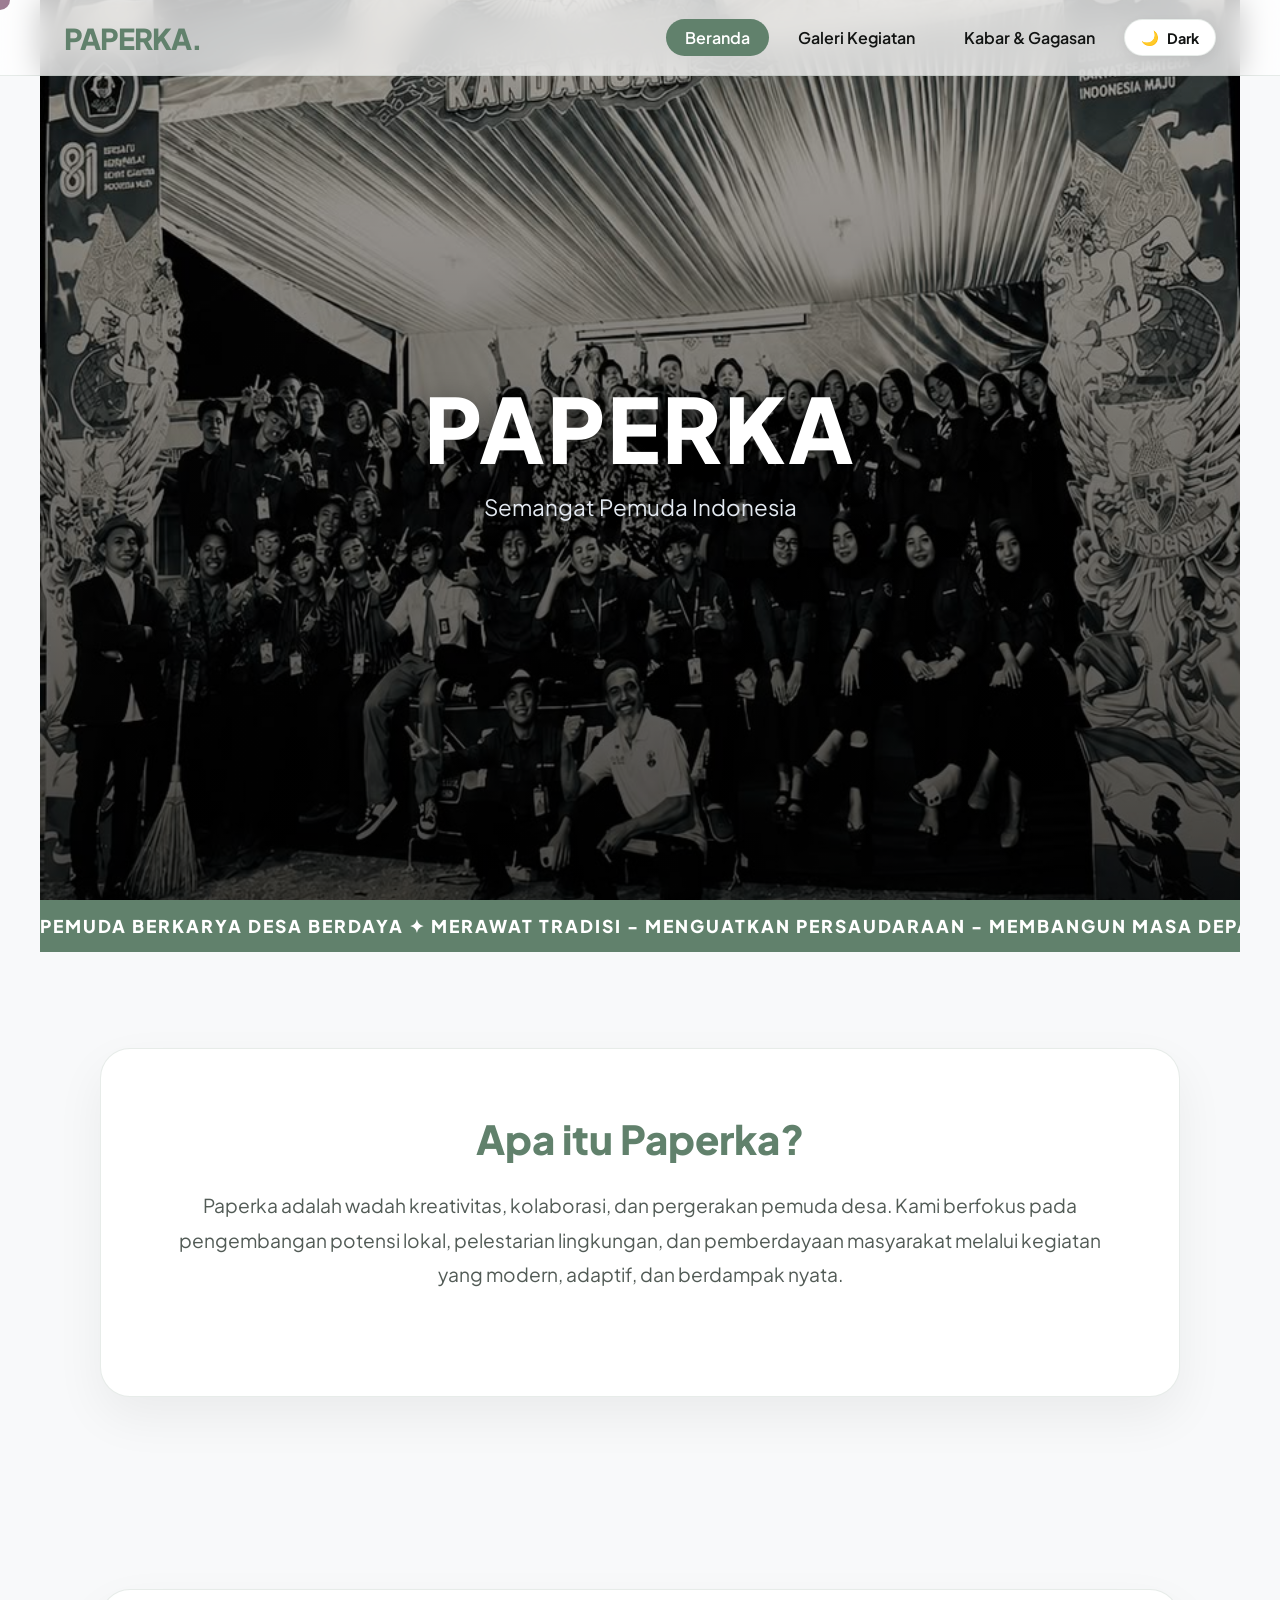
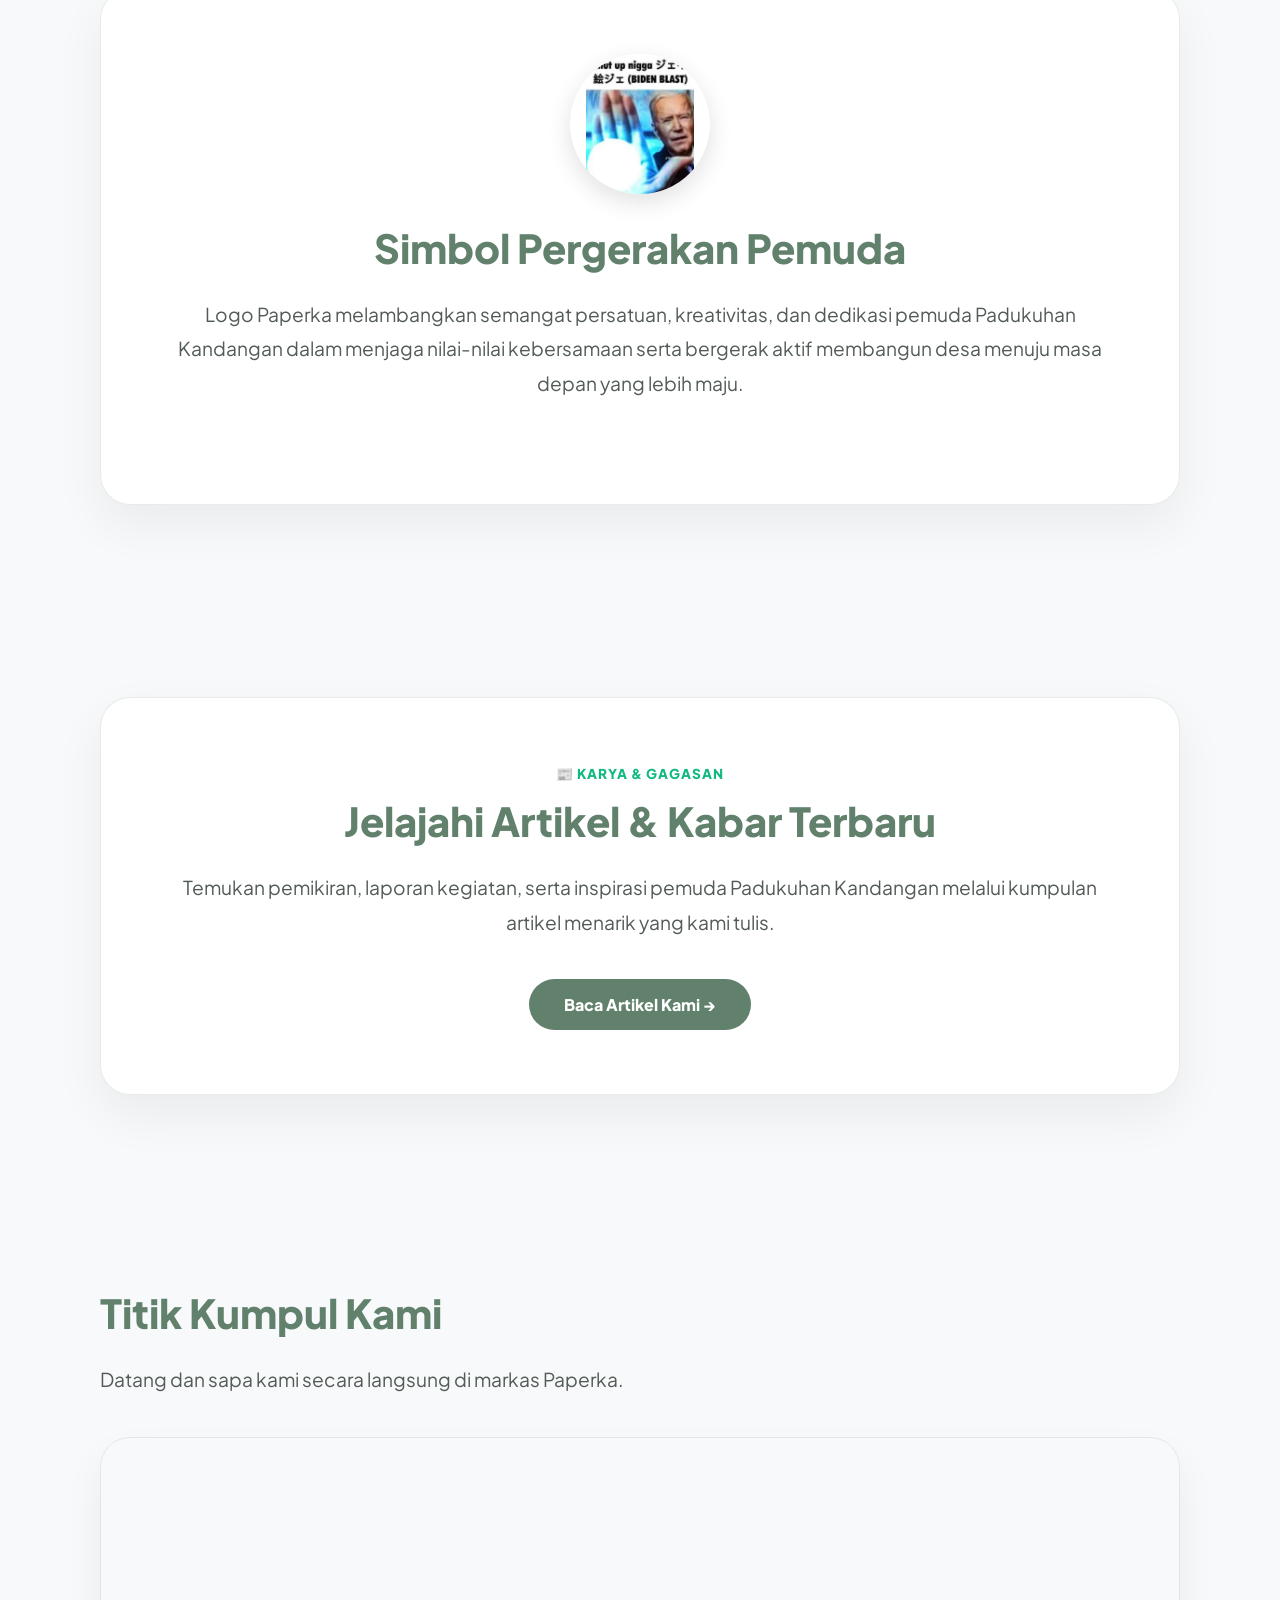
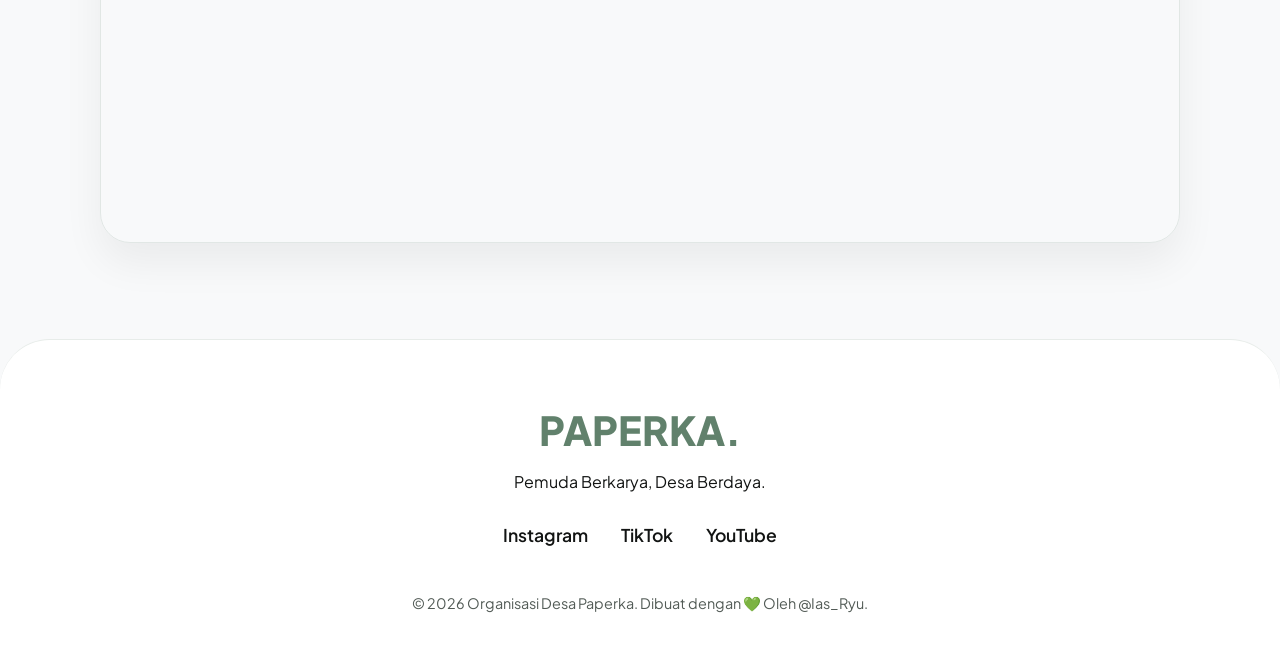
==== index.html @ a7c0354b "Update index.html" ====
<!DOCTYPE html>
<html lang="id">
<head>
    <meta charset="UTF-8">
    <meta name="description" content="Paperka adalah wadah kreativitas, kolaborasi, dan pergerakan pemuda desa Kandangan.">
    <meta property="og:title" content="Paperka Kandangan">
    <meta property="og:description" content="Wadah kreativitas, kolaborasi, dan pergerakan pemuda desa Kandangan.">
    <meta property="og:image" content="https://paperka.my.id/asset/bg.jpg">
    <meta property="og:type" content="website">
    <link rel="icon" type="image/png" href="asset/icon.png">

    <!-- Mengizinkan robot Google mengindeks halaman ini -->
    <meta name="robots" content="index, follow">
    <!-- Tautan resmi halaman -->
    <link rel="canonical" href="https://paperka.my.id/index.html">
    <meta name="viewport" content="width=device-width, initial-scale=1.0">
    <title>Beranda - Paperka</title>
    <!-- Koneksi ke CSS -->
    <link rel="stylesheet" href="style.css">
    <!-- Font -->
    <link href="https://fonts.googleapis.com/css2?family=Plus+Jakarta+Sans:wght@400;600;800;900&display=swap" rel="stylesheet">
    <!-- Script -->
    <script type="application/ld+json">
{
  "@context": "https://schema.org",
  "@type": "Organization",
  "name": "Paperka Kandangan",
  "alternateName": "Paperka Kandangan",
  "url": "https://paperka.my.id",
  "logo": "https://paperka.my.id/asset/icon.png",
  "description": "Wadah kreativitas, kolaborasi, dan pergerakan pemuda Desa Kandangan.",
  "address": {
    "@type": "PostalAddress",
    "addressLocality": "Kandangan",
    "addressCountry": "ID"
  },
  "sameAs": [
    "https://www.instagram.com/kandanganpaperka",
    "https://www.tiktok.com/@paperkakandangan",
    "https://youtube.com/@paperkakandangan"
  ]
}
    </script>
</head>
<body>

    <!-- Custom Cursor -->
    <div class="custom-cursor"></div>

    <!-- Navigasi -->
    <nav class="navbar">
        <div class="nav-container">
            <a href="index.html" class="logo">PAPERKA.</a>
            
            <div class="menu-toggle" id="mobile-menu" aria-label="Buka Menu Navigasi" role="button" tabindex="0">
                <span class="bar"></span>
                <span class="bar"></span>
                <span class="bar"></span>
            </div>

            <ul class="nav-menu">
                <li class="nav-logo-item">
                    <img src="asset/icon.png" alt="Logo Paperka" class="nav-menu-logo">
                </li>
                <li><a href="index.html" class="nav-links active hover-target">Beranda</a></li>
                <li><a href="dokumentasi.html" class="nav-links hover-target">Galeri Kegiatan</a></li>
                <li><a href="artikel.html" class="nav-links hover-target">Kabar & Gagasan</a></li>
                <!-- Tombol Switch Dark/Light Mode -->
                <li>
                    <button class="theme-toggle-btn hover-target" id="themeToggle" aria-label="Toggle Theme">
                        <span class="theme-icon">🌙</span>
                        <span class="theme-text">Dark</span>
                    </button>
                </li>
                <li class="nav-credit-item">
                    <span class="nav-credit-text">Made by @ias_Ryu</span>
                </li>
            </ul>
        </div>
    </nav>

    <!-- Overlay Backdrop (Efek Blur Belakang Navigasi) -->
    <div class="menu-overlay" id="menuOverlay"></div>

    <!-- Konten Utama -->
    <main>
        <!-- Hero Section Full Width -->
        <section class="hero hidden">
            <div class="hero-overlay"></div>
            <div class="hero-content">
                <h1 class="hero-title">PAPERKA</h1>
                <p class="hero-subtitle">Semangat Pemuda Indonesia</p>
            </div>
        </section>

        <!-- Marquee Running Text -->
        <div class="marquee-container">
            <div class="marquee-content">
                <span>PEMUDA BERKARYA DESA BERDAYA ✦ MERAWAT TRADISI - MENGUATKAN PERSAUDARAAN - MEMBANGUN MASA DEPAN ✦ PAPERKA KANDANGAN ✦ NYAWIJI LAN MIGUNANI TUMRAPING LIYAN ✦ </span>
                <span>PEMUDA BERKARYA DESA BERDAYA ✦ MERAWAT TRADISI - MENGUATKAN PERSAUDARAAN - MEMBANGUN MASA DEPAN ✦ PAPERKA KANDANGAN ✦ NYAWIJI LAN MIGUNANI TUMRAPING LIYAN ✦ </span>
            </div>
        </div>

        <!-- Section Tentang -->
        <section id="tentang" class="about hidden">
            <div class="about-card">
                <h2>Apa itu Paperka?</h2>
                <p>
                    Paperka adalah wadah kreativitas, kolaborasi, dan pergerakan pemuda desa. 
                    Kami berfokus pada pengembangan potensi lokal, pelestarian lingkungan, dan 
                    pemberdayaan masyarakat melalui kegiatan yang modern, adaptif, dan berdampak nyata.
                </p>
            </div>
        </section>

        <!-- Section Logo & Identitas Paperka -->
        <section id="identitas" class="about hidden">
            <div class="about-card logo-display-card">
                <div class="logo-wrapper">
                    <img src="asset/icon.png" alt="Logo Paperka Kandangan" class="paperka-main-logo hover-target">
                </div>
                <h2>Simbol Pergerakan Pemuda</h2>
                <p>
                    Logo Paperka melambangkan semangat persatuan, kreativitas, dan dedikasi pemuda Padukuhan Kandangan 
                    dalam menjaga nilai-nilai kebersamaan serta bergerak aktif membangun desa menuju masa depan yang lebih maju.
                </p>
            </div>
        </section>

        <!-- Section Ajakan Membaca Artikel (CTA) -->
        <section id="ajakan-artikel" class="about hidden">
            <div class="about-card article-cta-card">
                <span class="section-tag">📰 KARYA & GAGASAN</span>
                <h2>Jelajahi Artikel & Kabar Terbaru</h2>
                <p>
                    Temukan pemikiran, laporan kegiatan, serta inspirasi pemuda Padukuhan Kandangan 
                    melalui kumpulan artikel menarik yang kami tulis.
                </p>
                <a href="artikel.html" class="btn-primary hover-target">Baca Artikel Kami &rarr;</a>
            </div>
        </section>

        <!-- Section Lokasi Maps -->
        <section id="lokasi" class="location hidden">
            <h2>Titik Kumpul Kami</h2>
            <p>Datang dan sapa kami secara langsung di markas Paperka.</p>
            <div class="map-container hover-target">
                <iframe 
                    src="https://maps.google.com/maps?q=-7.743127,110.288868&z=16&output=embed" 
                    width="100%" height="400" style="border:0;" allowfullscreen="" loading="lazy">
                </iframe>
            </div>
        </section>
    </main>

    <!-- Footer -->
    <footer>
        <div class="footer-content">
            <h3>PAPERKA.</h3>
            <p>Pemuda Berkarya, Desa Berdaya.</p>
            <div class="social-links">
                <a href="https://www.instagram.com/kandanganpaperka" target="_blank" rel="noopener noreferrer" class="hover-target">Instagram</a>
                <a href="https://www.tiktok.com/@paperkakandangan" target="_blank" rel="noopener noreferrer" class="hover-target">TikTok</a>
                <a href="https://youtube.com/@paperkakandangan" target="_blank" rel="noopener noreferrer" class="hover-target">YouTube</a>
            </div>
        </div>
        <div class="footer-bottom">
            <p>&copy; 2026 Organisasi Desa Paperka. Dibuat dengan 💚 Oleh @Ias_Ryu.</p>
        </div>
    </footer>

    <!-- Tombol Back to Top -->
    <button id="backToTop" class="back-to-top hover-target" aria-label="Ke Atas">↑</button>

    <!-- Koneksi ke JavaScript -->
    <script src="script.js"></script>
</body>
</html>
---- style.css ----
/* ==========================================================================
   DAFTAR ISI (untuk memudahkan pencarian)
   1. Variabel Tema & System Reset
   2. Custom Cursor
   3. Navbar & Menu Mobile
   4. Halaman Beranda (Hero, Marquee, About/Location, Logo & CTA)
   5. Utilitas Umum (Animasi Scroll, Tombol Back to Top)
   6. Footer
   7. Halaman Dokumentasi (Grid Galeri & Lightbox)
   8. Halaman Artikel (Hero, Filter, Grid, Modal, Paginasi, Animasi)
   ========================================================================== */

/* --- VARIABEL TEMA & SYSTEM RESET --- */

:root {
    /* Mode Terang (Default) */
    --primary: #61816c;
    --primary-light: #7b9c86;
    --primary-dark: #4b6654;
    --bg-main: #f8f9fa;
    --bg-card: #ffffff;
    --bg-glass: rgba(255, 255, 255, 0.75);
    --bg-glass-drawer: rgba(255, 255, 255, 0.92); /* Background Menu Mobile Terang */
    --text-main: #121413;
    --text-muted: #525b56;
    --border-color: rgba(97, 129, 108, 0.15);
    --shadow-color: rgba(0, 0, 0, 0.06);
    --white: #ffffff;
    --black: #000000;
}

[data-theme="dark"] {
    /* Mode Gelap (Dark Mode) */
    --primary: #61816c;
    --primary-light: #89aa94;
    --primary-dark: #3e5546;
    --bg-main: #111312;
    --bg-card: #1a1d1b;
    --bg-glass: rgba(17, 19, 18, 0.8);
    --bg-glass-drawer: rgba(26, 29, 27, 0.92); /* Background Menu Mobile Gelap */
    --text-main: #f0f4f2;
    --text-muted: #a3b0a7;
    --border-color: rgba(97, 129, 108, 0.25);
    --shadow-color: rgba(0, 0, 0, 0.4);
}

* {
    margin: 0;
    padding: 0;
    box-sizing: border-box;
    font-family: 'Plus Jakarta Sans', sans-serif;
    cursor: none;
}

html {
    scroll-behavior: smooth;
}

body {
    background-color: var(--bg-main);
    color: var(--text-main);
    overflow-x: hidden;
    transition: background-color 0.4s ease, color 0.4s ease;
}

/* --- CUSTOM CURSOR --- */
.custom-cursor {
    position: fixed;
    top: 0;
    left: 0;
    width: 20px;
    height: 20px;
    background-color: var(--primary);
    border-radius: 50%;
    pointer-events: none;
    transform: translate(-50%, -50%);
    z-index: 9999;
    transition: width 0.3s, height 0.3s, background-color 0.3s, opacity 0.3s;
    mix-blend-mode: difference;
}

.custom-cursor.expand {
    width: 50px;
    height: 50px;
    background-color: rgba(255, 255, 255, 0.5);
    border: 2px solid var(--primary);
    mix-blend-mode: normal;
}


/* ==========================================================================
   3. NAVBAR & MENU MOBILE
   (Navbar desktop, panel menu mobile, overlay, dan logo di menu mobile
   dikelompokkan di sini agar semua yang berkaitan dengan navigasi mudah dicari)
   ========================================================================== */

/* --- NAVBAR GLASSMORPHISM --- */
.navbar {
    position: fixed;
    top: 0;
    width: 100%;
    background: var(--bg-glass);
    backdrop-filter: blur(15px);
    -webkit-backdrop-filter: blur(15px);
    z-index: 1005;
    border-bottom: 1px solid var(--border-color);
    transition: background 0.4s ease, border-color 0.4s ease;
}

.nav-container {
    display: flex;
    justify-content: space-between;
    align-items: center;
    padding: 1.2rem 5%;
    max-width: 1400px;
    margin: 0 auto;
}

.logo {
    font-size: 1.8rem;
    font-weight: 900;
    color: var(--primary);
    text-decoration: none;
    letter-spacing: -1px;
}

.nav-menu {
    display: flex;
    align-items: center;
    list-style: none;
    gap: 10px;
}

.nav-links {
    color: var(--text-main);
    text-decoration: none;
    padding: 0.5rem 1.2rem;
    font-weight: 600;
    border-radius: 30px;
    transition: all 0.3s ease;
}

.nav-links:hover, .nav-links.active {
    background-color: var(--primary);
    color: var(--white);
}

/* Tombol Toggle Theme */
.theme-toggle-btn {
    background: var(--bg-card);
    border: 1px solid var(--border-color);
    color: var(--text-main);
    padding: 8px 16px;
    border-radius: 30px;
    font-weight: 700;
    font-size: 0.9rem;
    display: flex;
    align-items: center;
    gap: 8px;
    transition: all 0.3s ease;
    box-shadow: 0 4px 12px var(--shadow-color);
}

.theme-toggle-btn:hover {
    border-color: var(--primary);
    transform: translateY(-2px);
}

.theme-icon {
    display: inline-block;
    transition: transform 0.4s cubic-bezier(0.175, 0.885, 0.32, 1.275);
}

.theme-toggle-btn:active {
    transform: scale(0.95);
}

.menu-toggle {
    display: none;
    flex-direction: column;
    gap: 5px;
}

.menu-toggle .bar {
    width: 30px;
    height: 3px;
    background: var(--primary);
    border-radius: 5px;
}

/* Catatan: blok responsif di bawah ini aslinya juga berisi penyesuaian
   .about-card untuk layar kecil (bukan hanya navbar/menu), tidak dipindah
   agar tidak mengubah/duplikasi kode dan berisiko error. */

/* --- RESPONSIVE MOBILE --- */
@media screen and (max-width: 768px) {
    .custom-cursor { display: none; }
    * { cursor: auto; }
    
    .menu-toggle { 
        display: flex; 
        z-index: 1005; 
    }
    
    /* Panel Menu Navigasi (Tengah Vertikal) */
    .nav-menu {
        position: fixed; 
        top: 0; 
        right: -100%; 
        width: 70%;
        min-width: 260px;
        max-width: 320px;
        height: 100vh;
        
        /* Glassmorphism Otomatis Mode Terang & Gelap */
        background: var(--bg-glass-drawer);
        backdrop-filter: blur(20px);
        -webkit-backdrop-filter: blur(20px);
        border-left: 1px solid var(--border-color);
        box-shadow: -15px 0 35px var(--shadow-color);

        /* Tata Letak Kembali ke Tengah Vertikal */
        display: flex;
        flex-direction: column; 
        justify-content: center; /* Posisikan menu di tengah vertikal */
        align-items: stretch;
        padding: 30px 24px;
        gap: 12px;               /* Jarak antar tombol menu */
        
        transition: right 0.4s cubic-bezier(0.16, 1, 0.3, 1);
        z-index: 1010 !important;
    }
    
    .nav-menu.active { 
        right: 0; 
    }

    .nav-menu li {
        width: 100%;
        list-style: none;
    }

    /* Styling Tombol Menu */
    .nav-links { 
        display: flex;
        align-items: center;
        justify-content: center; /* Teks berada di tengah tombol */
        font-size: 1.05rem; 
        font-weight: 600;
        color: var(--text-main);
        padding: 14px 20px;
        margin: 0;
        border-radius: 14px;
        border: 1px solid transparent;
        transition: all 0.3s ease;
        text-decoration: none;
    }

    /* Efek Hover & Aktif */
    .nav-links:hover, 
    .nav-links.active {
        background-color: var(--primary);
        color: var(--white);
        transform: scale(1.02);
        box-shadow: 0 4px 15px rgba(97, 129, 108, 0.3);
    }

    /* Tombol Switch Mode Terang/Gelap */
    .theme-toggle-btn {
        width: 100%;
        justify-content: center;
        padding: 12px;
        margin-top: 10px;
        border-radius: 14px;
    }

    .about-card { padding: 2rem; }
}

/* Mencegah latar belakang di-scroll saat menu setengah layar terbuka */
body.no-scroll {
    overflow: hidden !important;
    height: 100vh !important;
}

/* --- OVERLAY BLUR BACKDROP --- */
.menu-overlay {
    position: fixed;
    top: 0;
    left: 0;
    width: 100vw;
    height: 100vh;
    background: rgba(0, 0, 0, 0.4);
    backdrop-filter: blur(8px);
    -webkit-backdrop-filter: blur(8px);
    opacity: 0;
    visibility: hidden;
    transition: opacity 0.4s ease, visibility 0.4s ease;
    z-index: 1001;
}

.menu-overlay.active {
    opacity: 1;
    visibility: visible;
}

/* ==========================================
   STYLING LOGO DI ATAS MENU BERANDA
   ========================================== */
.nav-logo-item {
    display: flex;
    justify-content: center;
    align-items: center;
    width: 100%;
    padding-bottom: 10px;
}

.nav-menu-logo {
    width: 60px;          /* Ukuran lebar logo (sesuaikan keinginan) */
    height: 60px;         /* Ukuran tinggi logo */
    object-fit: contain;  /* Agar rasio gambar tidak melar */
    border-radius: 50%;   /* Membuat logo melingkar (hapus jika logo sudah transparan/persegi) */
    transition: transform 0.3s ease;
}

.nav-menu-logo:hover {
    transform: scale(1.1); /* Efek membesar halus saat di-hover */
}

@media (min-width: 769px) {
    .nav-logo-item {
        display: none; /* Sembunyikan logo menu di layar laptop jika hanya ingin muncul di menu HP */
    }
}

/* ==========================================
   STYLING TEKS CREDIT DI NAVIGASI (SUBTLE)
   ========================================== */
.nav-credit-item {
    margin-top: auto;      /* Mendorong teks ke dasar menu (jika flexbox aktif) */
    padding: 20px 0 10px;
    text-align: center;
    width: 100%;
}

.nav-credit-text {
    font-size: 0.75rem;    /* Ukuran teks kecil */
    opacity: 0.4;          /* Dibuat agak samar agar tidak mencolok */
    letter-spacing: 0.5px;
    font-weight: 400;
    transition: opacity 0.3s ease;
}

/* Sedikit memperjelas teks saat kursor diarahkan ke atasnya */
.nav-credit-text:hover {
    opacity: 0.8;
}

/* Sembunyikan kredit di tampilan layar laptop/desktop (hanya tampil di menu HP) */
@media (min-width: 769px) {
    .nav-credit-item {
        display: none;
    }
}


/* ==========================================================================
   4. HALAMAN BERANDA
   (Hero, running text/marquee, section About & Location, serta logo/CTA
   tambahan di beranda)
   ========================================================================== */

/* --- HERO SECTION --- */
.hero {
    position: relative;
    width: 100%;
    height: 100vh;
    background-image: url('asset/bg.jpg');
    background-size: cover;
    background-position: center;
    display: flex;
    justify-content: center;
    align-items: center; 
}

.hero-overlay {
    position: absolute;
    top: 0; left: 0; right: 0; bottom: 0;
    background: linear-gradient(to bottom, rgba(0,0,0,0.3) 0%, rgba(0,0,0,0.7) 100%);
    z-index: 1;
}

.hero-content {
    position: relative;
    z-index: 2;
    text-align: center;
    padding: 0 20px;
}

.hero-title {
    font-size: clamp(2.5rem, 7vw, 6rem); 
    font-weight: 900;
    color: var(--white);
    letter-spacing: 2px;
    text-shadow: 0 10px 30px rgba(0,0,0,0.6);
    line-height: 1.1;
}

.hero-subtitle {
    color: #e2e8f0;
    font-size: clamp(1rem, 2vw, 1.4rem);
    margin-top: 15px;
    font-weight: 400;
    text-shadow: 0 4px 10px rgba(0,0,0,0.5);
}

/* --- RUNNING TEXT MARQUEE --- */
.marquee-container {
    background: var(--primary);
    color: var(--white);
    padding: 15px 0;
    overflow: hidden;
    white-space: nowrap;
    display: flex;
    font-weight: 800;
    letter-spacing: 2px;
    font-size: 1.1rem;
}

.marquee-content {
    display: flex;
    animation: marquee 20s linear infinite;
}

.marquee-content span {
    padding-right: 50px;
}

@keyframes marquee {
    0% { transform: translateX(0); }
    100% { transform: translateX(-50%); }
}

/* --- MAIN SECTIONS --- */
main {
    max-width: 1200px;
    margin: 0 auto;
    overflow: hidden;
}

.about, .location {
    padding: 6rem 5%;
}

.about-card {
    background: var(--bg-card);
    border: 1px solid var(--border-color);
    padding: 4rem;
    border-radius: 30px;
    text-align: center;
    box-shadow: 0 20px 50px var(--shadow-color);
    transition: background-color 0.4s ease, border-color 0.4s ease;
}

.about-card h2, .location h2 {
    font-size: 2.5rem;
    color: var(--primary);
    margin-bottom: 1.5rem;
    font-weight: 800;
}

.about-card p, .location p {
    font-size: 1.2rem;
    line-height: 1.8;
    color: var(--text-muted);
    margin-bottom: 2.5rem;
}

.btn-primary {
    background: var(--primary);
    color: var(--white);
    padding: 15px 35px;
    border-radius: 50px;
    text-decoration: none;
    font-weight: 800;
    display: inline-block;
    transition: all 0.3s;
}

.btn-primary:hover {
    background: var(--primary-light);
    transform: translateY(-5px);
    box-shadow: 0 15px 25px rgba(97, 129, 108, 0.4);
}

.map-container {
    border-radius: 30px;
    overflow: hidden;
    border: 1px solid var(--border-color);
    box-shadow: 0 20px 40px var(--shadow-color);
}

/* Style Tambahan Logo & CTA Artikel di Homepage */
.paperka-main-logo {
    width: 140px;
    height: 140px;
    object-fit: contain;
    border-radius: 50%;
    margin-bottom: 1.5rem;
    box-shadow: 0 8px 24px rgba(0, 0, 0, 0.12);
    transition: transform 0.3s ease;
}

.paperka-main-logo:hover {
    transform: scale(1.08) rotate(3deg);
}

.section-tag {
    display: inline-block;
    font-size: 0.85rem;
    font-weight: 800;
    letter-spacing: 1px;
    color: var(--primary-color, #10b981);
    margin-bottom: 0.8rem;
}


/* ==========================================================================
   5. UTILITAS UMUM
   (Animasi reveal saat scroll & tombol Back to Top, dipakai di berbagai halaman)
   ========================================================================== */

/* --- ANIMASI SCROLL --- */
.hidden {
    opacity: 0;
    transform: translateY(40px);
    transition: all 0.8s cubic-bezier(0.5, 0, 0, 1);
}

.show {
    opacity: 1;
    transform: translateY(0);
}

/* --- BACK TO TOP BUTTON --- */
.back-to-top {
    position: fixed;
    bottom: 30px;
    right: 30px;
    width: 45px;
    height: 45px;
    background: var(--primary);
    color: var(--white);
    border: none;
    border-radius: 50%;
    font-size: 1.2rem;
    font-weight: bold;
    display: flex;
    align-items: center;
    justify-content: center;
    box-shadow: 0 10px 20px var(--shadow-color);
    opacity: 0;
    visibility: hidden;
    transform: translateY(20px);
    transition: all 0.3s ease;
    z-index: 999;
}

.back-to-top.show {
    opacity: 1;
    visibility: visible;
    transform: translateY(0);
}

.back-to-top:hover {
    background: var(--primary-light);
    transform: translateY(-5px);
}


/* ==========================================================================
   6. FOOTER
   ========================================================================== */

/* --- FOOTER --- */
footer {
    background: var(--bg-card);
    border-top: 1px solid var(--border-color);
    color: var(--text-main);
    text-align: center;
    padding: 4rem 5% 2rem;
    border-top-left-radius: 50px;
    border-top-right-radius: 50px;
}

.footer-content h3 { font-size: 2.5rem; margin-bottom: 1rem; font-weight: 900; color: var(--primary); }
.social-links { margin: 2rem 0; }
.social-links a { color: var(--text-main); text-decoration: none; margin: 0 15px; font-weight: 600; font-size: 1.1rem; transition: color 0.3s; }
.social-links a:hover { color: var(--primary); }
.footer-bottom { margin-top: 3rem; font-size: 0.9rem; color: var(--text-muted); }


/* ==========================================================================
   7. HALAMAN DOKUMENTASI
   (Grid galeri dokumentasi & lightbox modal untuk memperbesar gambar)
   ========================================================================== */

/*-----------------------------------------------------------*/
/* --- DOKUMENTASI PAGE GRID --- */
.page-content {
    padding-top: 120px; 
    min-height: 80vh;
    padding-bottom: 5rem;
}

.page-header {
    text-align: center;
    margin-bottom: 4rem;
}

.page-title {
    font-size: clamp(2.5rem, 5vw, 4rem);
    color: var(--text-main);
    font-weight: 900;
}

.page-title span { color: var(--primary); }

.page-header p {
    font-size: 1.2rem;
    color: var(--text-muted);
    margin-top: 10px;
}

.gallery-grid {
    display: grid;
    grid-template-columns: repeat(auto-fit, minmax(300px, 1fr));
    gap: 25px;
    padding: 0 5%;
}

.gallery-item {
    position: relative;
    border-radius: 25px;
    overflow: hidden;
    box-shadow: 0 15px 30px var(--shadow-color);
    height: 350px;
    border: 1px solid var(--border-color);
}

.gallery-item img {
    width: 100%;
    height: 100%;
    object-fit: cover;
    transition: transform 0.6s cubic-bezier(0.25, 1, 0.5, 1);
}

.gallery-overlay {
    position: absolute;
    bottom: -100%;
    left: 0;
    width: 100%;
    height: 50%;
    background: linear-gradient(to top, var(--black), transparent);
    color: var(--white);
    display: flex;
    flex-direction: column;
    justify-content: flex-end;
    padding: 25px;
    transition: bottom 0.4s ease-in-out;
}

.gallery-overlay h3 { font-size: 1.5rem; margin-bottom: 5px; }
.gallery-overlay p { font-size: 0.9rem; opacity: 0.9; }

.gallery-item:hover img { transform: scale(1.1); }
.gallery-item:hover .gallery-overlay { bottom: 0; }

/* --- LIGHTBOX MODAL (DOKUMENTASI) --- */
.lightbox {
    position: fixed;
    top: 0;
    left: 0;
    width: 100%;
    height: 100%;
    background: rgba(0, 0, 0, 0.85);
    backdrop-filter: blur(8px);
    display: flex;
    flex-direction: column;
    align-items: center;
    justify-content: center;
    z-index: 10000;
    opacity: 0;
    pointer-events: none;
    transition: opacity 0.3s ease;
}

.lightbox.active {
    opacity: 1;
    pointer-events: auto;
}

.lightbox-content {
    max-width: 85%;
    max-height: 75vh;
    border-radius: 15px;
    box-shadow: 0 20px 40px rgba(0,0,0,0.5);
    transform: scale(0.9);
    transition: transform 0.3s ease;
}

.lightbox.active .lightbox-content {
    transform: scale(1);
}

.lightbox-caption {
    color: #ffffff;
    margin-top: 15px;
    text-align: center;
    font-size: 1.1rem;
    line-height: 1.5;
}

.lightbox-close {
    position: absolute;
    top: 25px;
    right: 35px;
    color: #ffffff;
    font-size: 2.5rem;
    font-weight: bold;
    cursor: pointer;
    transition: color 0.2s;
}

.lightbox-close:hover {
    color: var(--primary-light);
}


/* ==========================================================================
   8. HALAMAN ARTIKEL
   (Hero artikel, box pencarian & filter, grid & kartu artikel, modal reader,
   penyesuaian responsif, paginasi, dan animasi fade-in kartu)
   ========================================================================== */

/* ==========================================================================
   HALAMAN ARTIKEL (HERO, SEARCH FILTER, GRID & MODAL READER)
   ========================================================================== */

/* --- 1. Hero Section Artikel --- */
.article-hero {
    padding: 140px 20px 60px;
    background: linear-gradient(135deg, rgba(17, 19, 18, 0.92), rgba(26, 29, 27, 0.88)), 
                url('asset/icon.png') center/cover no-repeat;
    text-align: center;
    color: var(--white);
    border-bottom: 1px solid var(--border-color);
}

.article-hero .hero-content {
    max-width: 800px;
    margin: 0 auto;
}

.badge {
    display: inline-block;
    padding: 6px 18px;
    background: rgba(97, 129, 108, 0.25);
    color: var(--primary-light);
    border: 1px solid var(--border-color);
    border-radius: 50px;
    font-size: 0.85rem;
    font-weight: 700;
    margin-bottom: 18px;
    letter-spacing: 0.5px;
}

.article-hero h1 {
    font-size: clamp(2rem, 4vw, 3rem);
    font-weight: 900;
    margin-bottom: 14px;
    line-height: 1.25;
    color: var(--white);
}

.article-hero p {
    font-size: 1.1rem;
    color: #d0d7d3;
    margin-bottom: 32px;
}

/* --- 2. Box Pencarian & Filter Kategori --- */
.search-filter-box {
    display: flex;
    flex-direction: column;
    gap: 16px;
    align-items: center;
    max-width: 650px;
    margin: 0 auto;
}

.search-input {
    width: 100%;
    padding: 14px 22px;
    border-radius: 12px;
    border: 1px solid var(--border-color);
    background: var(--bg-glass);
    backdrop-filter: blur(10px);
    color: var(--white);
    font-size: 0.95rem;
    font-family: inherit;
    outline: none;
    transition: all 0.3s ease;
}

.search-input::placeholder {
    color: #a3b0a7;
}

.search-input:focus {
    border-color: var(--primary);
    box-shadow: 0 0 18px rgba(97, 129, 108, 0.4);
}

.category-buttons {
    display: flex;
    gap: 10px;
    flex-wrap: wrap;
    justify-content: center;
}

.filter-btn {
    padding: 9px 20px;
    border-radius: 30px;
    border: 1px solid var(--border-color);
    background: rgba(255, 255, 255, 0.1);
    color: var(--white);
    font-size: 0.9rem;
    font-weight: 600;
    font-family: inherit;
    transition: all 0.3s ease;
}

.filter-btn:hover,
.filter-btn.active {
    background: var(--primary);
    color: var(--white);
    border-color: var(--primary);
    box-shadow: 0 4px 14px rgba(97, 129, 108, 0.35);
}

/* --- 3. Layout Grid & Kartu Artikel --- */
.article-container {
    max-width: 1200px;
    margin: 50px auto;
    padding: 0 5%;
}

.featured-article {
    margin-bottom: 45px;
}

.article-card {
    background: var(--bg-card);
    border-radius: 20px;
    overflow: hidden;
    border: 1px solid var(--border-color);
    box-shadow: 0 10px 30px var(--shadow-color);
    display: flex;
    flex-direction: column;
    transition: transform 0.3s ease, box-shadow 0.3s ease, border-color 0.3s ease, background-color 0.4s ease;
}

.article-card:hover {
    transform: translateY(-6px);
    box-shadow: 0 18px 40px var(--shadow-color);
    border-color: var(--primary);
}

.article-card.featured {
    display: grid;
    grid-template-columns: 1.2fr 1fr;
    border-radius: 25px;
}

.article-grid {
    display: grid;
    grid-template-columns: repeat(auto-fill, minmax(300px, 1fr));
    gap: 30px;
}

.article-container,
.article-grid {
    min-height: 500px; /* Menjaga tinggi area artikel agar tidak runtuh saat halaman berpindah */
}

/* --- 4. Detail Komponen Dalam Kartu --- */
.card-image {
    position: relative;
    width: 100%;
    height: 220px;
    overflow: hidden;
}

.article-card.featured .card-image {
    height: 100%;
    min-height: 320px;
}

.card-image img {
    width: 100%;
    height: 100%;
    object-fit: cover;
    transition: transform 0.5s ease;
}

.article-card:hover .card-image img {
    transform: scale(1.06);
}

.category-tag {
    position: absolute;
    top: 15px;
    left: 15px;
    background: rgba(17, 19, 18, 0.85);
    color: var(--white);
    padding: 6px 14px;
    border-radius: 30px;
    font-size: 0.78rem;
    font-weight: 700;
    backdrop-filter: blur(4px);
    letter-spacing: 0.3px;
}

.card-body {
    padding: 24px;
    display: flex;
    flex-direction: column;
    flex-grow: 1;
}

.article-meta {
    display: flex;
    gap: 15px;
    font-size: 0.85rem;
    color: var(--text-muted);
    margin-bottom: 12px;
}

.card-body h2, 
.card-body h3 {
    color: var(--text-main);
    font-weight: 800;
    line-height: 1.35;
    margin-bottom: 12px;
}

.card-body h2 { font-size: 1.5rem; }
.card-body h3 { font-size: 1.2rem; }

.excerpt {
    color: var(--text-muted);
    font-size: 0.95rem;
    line-height: 1.6;
    margin-bottom: 22px;
    flex-grow: 1;
}

.btn-read-more {
    align-self: flex-start;
    padding: 10px 22px;
    background: transparent;
    color: var(--primary);
    border: 1px solid var(--border-color);
    border-radius: 30px;
    font-weight: 700;
    font-size: 0.88rem;
    font-family: inherit;
    transition: all 0.3s ease;
}

.btn-read-more:hover {
    background: var(--primary);
    color: var(--white);
    border-color: var(--primary);
    box-shadow: 0 4px 14px rgba(97, 129, 108, 0.35);
}

/* --- 5. Modal Reader (Jendela Baca) --- */
.article-modal {
    position: fixed;
    top: 0;
    left: 0;
    width: 100%;
    height: 100%;
    z-index: 9999;
    display: flex;
    align-items: center;
    justify-content: center;
    opacity: 0;
    pointer-events: none;
    transition: opacity 0.3s ease;
}

.article-modal.active {
    opacity: 1;
    pointer-events: auto;
}

.modal-overlay {
    position: absolute;
    width: 100%;
    height: 100%;
    background: rgba(0, 0, 0, 0.75);
    backdrop-filter: blur(8px);
}

.modal-content {
    position: relative;
    background: var(--bg-card);
    color: var(--text-main);
    width: 90%;
    max-width: 800px;
    max-height: 85vh;
    border-radius: 25px;
    overflow-y: auto;
    padding: 40px;
    z-index: 10;
    border: 1px solid var(--border-color);
    box-shadow: 0 25px 50px var(--shadow-color);
    transform: translateY(20px);
    transition: transform 0.3s ease, background-color 0.4s ease;
}

.article-modal.active .modal-content {
    transform: translateY(0);
}

.modal-close {
    position: absolute;
    top: 20px;
    right: 20px;
    background: var(--bg-main);
    border: 1px solid var(--border-color);
    font-size: 1.6rem;
    width: 40px;
    height: 40px;
    border-radius: 50%;
    color: var(--text-main);
    display: flex;
    align-items: center;
    justify-content: center;
    transition: all 0.2s ease;
}

.modal-close:hover {
    background: var(--primary);
    color: var(--white);
    transform: rotate(90deg);
}

.modal-body {
    color: var(--text-main);
    line-height: 1.8;
    font-size: 1.05rem;
}

.modal-body h1 {
    font-size: 2rem;
    color: var(--text-main);
    margin-bottom: 15px;
    line-height: 1.3;
    font-weight: 800;
}

.modal-body .modal-hero-img {
    width: 100%;
    max-height: 380px;
    object-fit: cover;
    border-radius: 18px;
    margin: 20px 0 25px;
    border: 1px solid var(--border-color);
}

.modal-body p {
    margin-bottom: 18px;
    color: var(--text-muted);
}

.modal-body blockquote {
    border-left: 4px solid var(--primary);
    padding: 16px 20px;
    margin: 22px 0;
    font-style: italic;
    color: var(--text-main);
    background: var(--bg-main);
    border-radius: 0 12px 12px 0;
}

/* Styling gambar yang berada di dalam paragraf modal */
.article-full-text img {
    width: 100%;
    max-height: 380px;
    object-fit: cover;
    border-radius: 14px;
    margin: 20px 0;
    border: 1px solid var(--border-color);
    box-shadow: 0 6px 18px var(--shadow-color);
}

/* --- 6. Penyesuaian Responsif Layar Kecil (HP) --- */
@media screen and (max-width: 768px) {
    .article-hero {
        padding: 110px 15px 40px;
    }

    .article-card.featured {
        grid-template-columns: 1fr;
    }

    .article-card.featured .card-image {
        height: 220px;
    }

    .modal-content {
        padding: 25px 20px;
        width: 92%;
    }

    .modal-body h1 {
        font-size: 1.5rem;
    }
}

/* ==========================================================================
   PAGINASI ARTIKEL
   ========================================================================== */
.pagination {
    display: flex;
    justify-content: center;
    align-items: center;
    gap: 10px;
    margin: 40px auto 20px;
    padding: 0 20px;
    flex-wrap: wrap;
}

.page-btn {
    padding: 10px 18px;
    border-radius: 12px;
    border: 1px solid var(--border-color);
    background: var(--bg-card);
    color: var(--text-main);
    font-weight: 700;
    font-size: 0.9rem;
    font-family: inherit;
    transition: all 0.3s ease;
}

.page-btn:hover {
    border-color: var(--primary);
    color: var(--primary);
    transform: translateY(-2px);
}

.page-btn.active {
    background: var(--primary);
    color: var(--white);
    border-color: var(--primary);
    box-shadow: 0 4px 14px rgba(97, 129, 108, 0.35);
}

.page-btn:disabled {
    opacity: 0.4;
    cursor: not-allowed;
    transform: none;
}

/* Animasi Fade In Artikel */
.article-card.fade-in {
    animation: fadeIn 0.4s ease-in-out forwards;
}

/* Animasi Fade In untuk Galeri Dokumentasi */
.gallery-item.fade-in {
    animation: fadeIn 0.4s ease-in-out forwards;
}

@keyframes fadeIn {
    from {
        opacity: 0;
        transform: translateY(12px);
    }
    to {
        opacity: 1;
        transform: translateY(0);
    }
    }
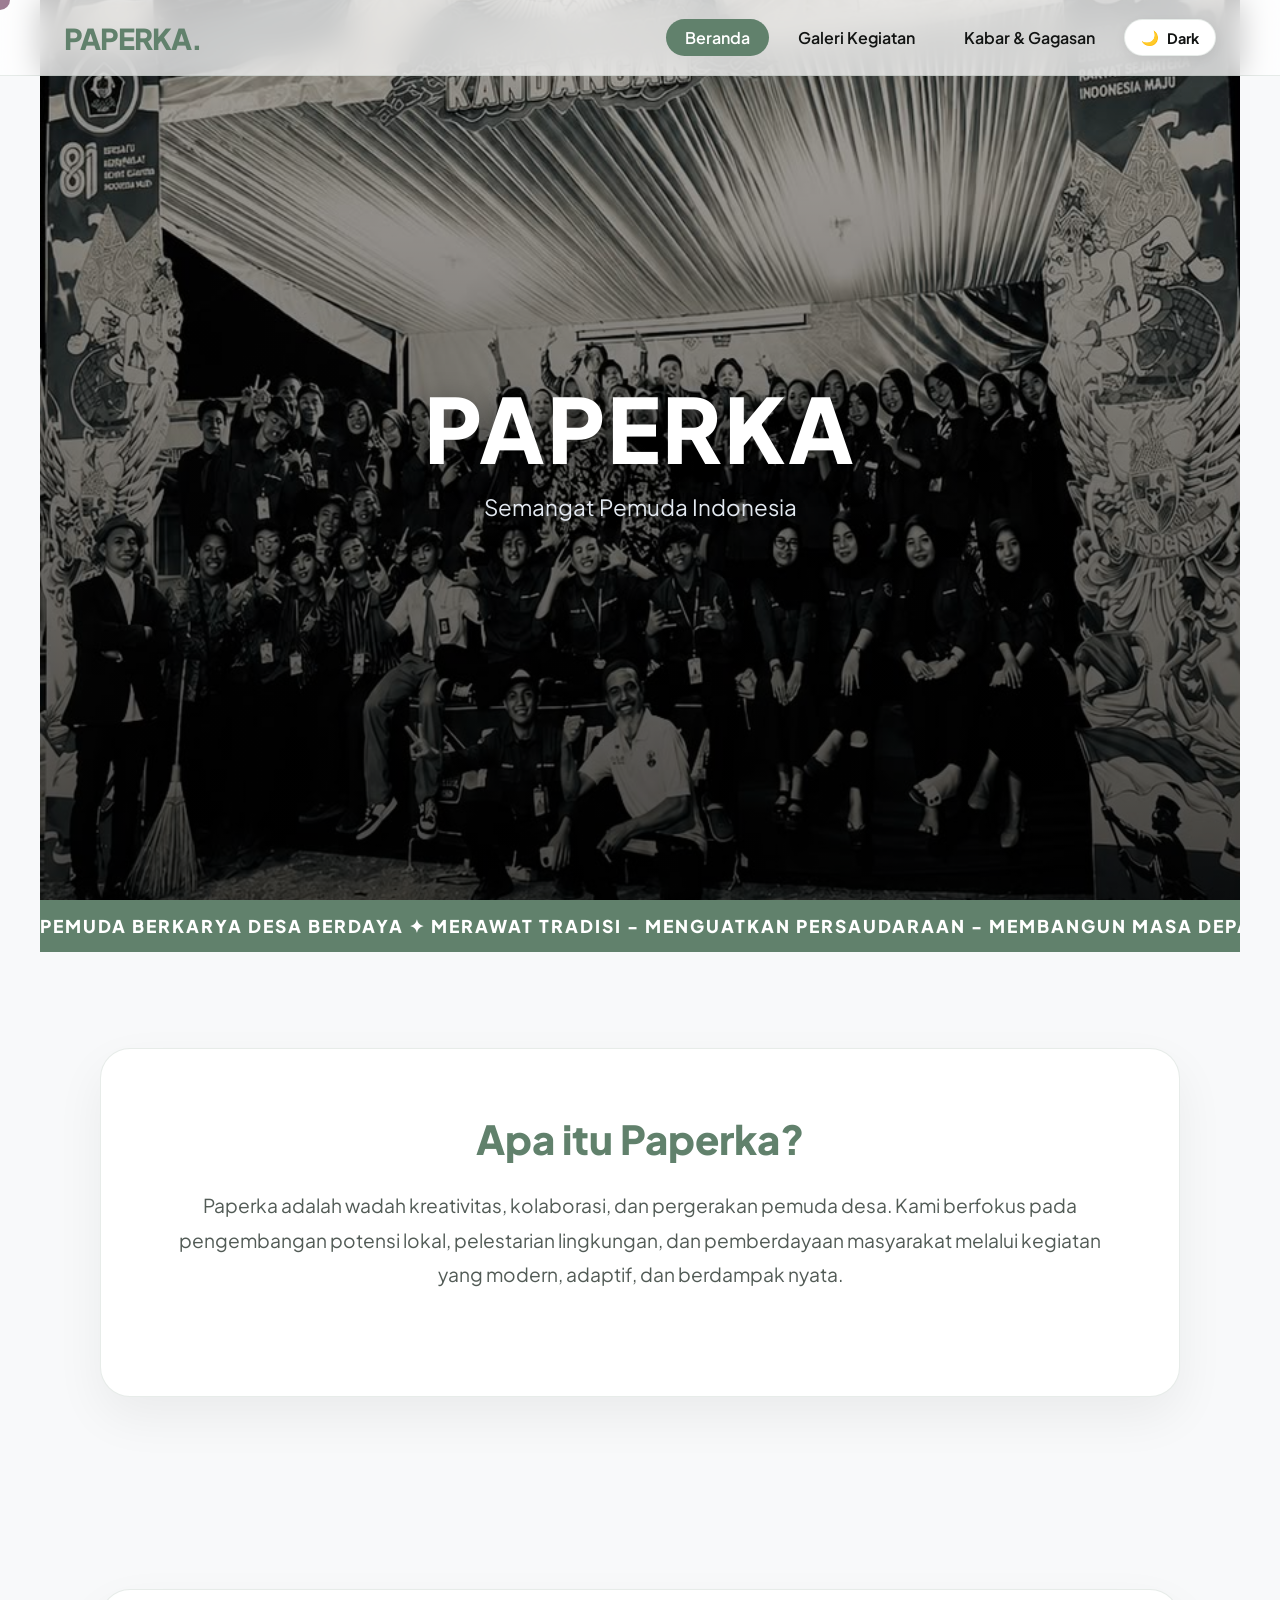
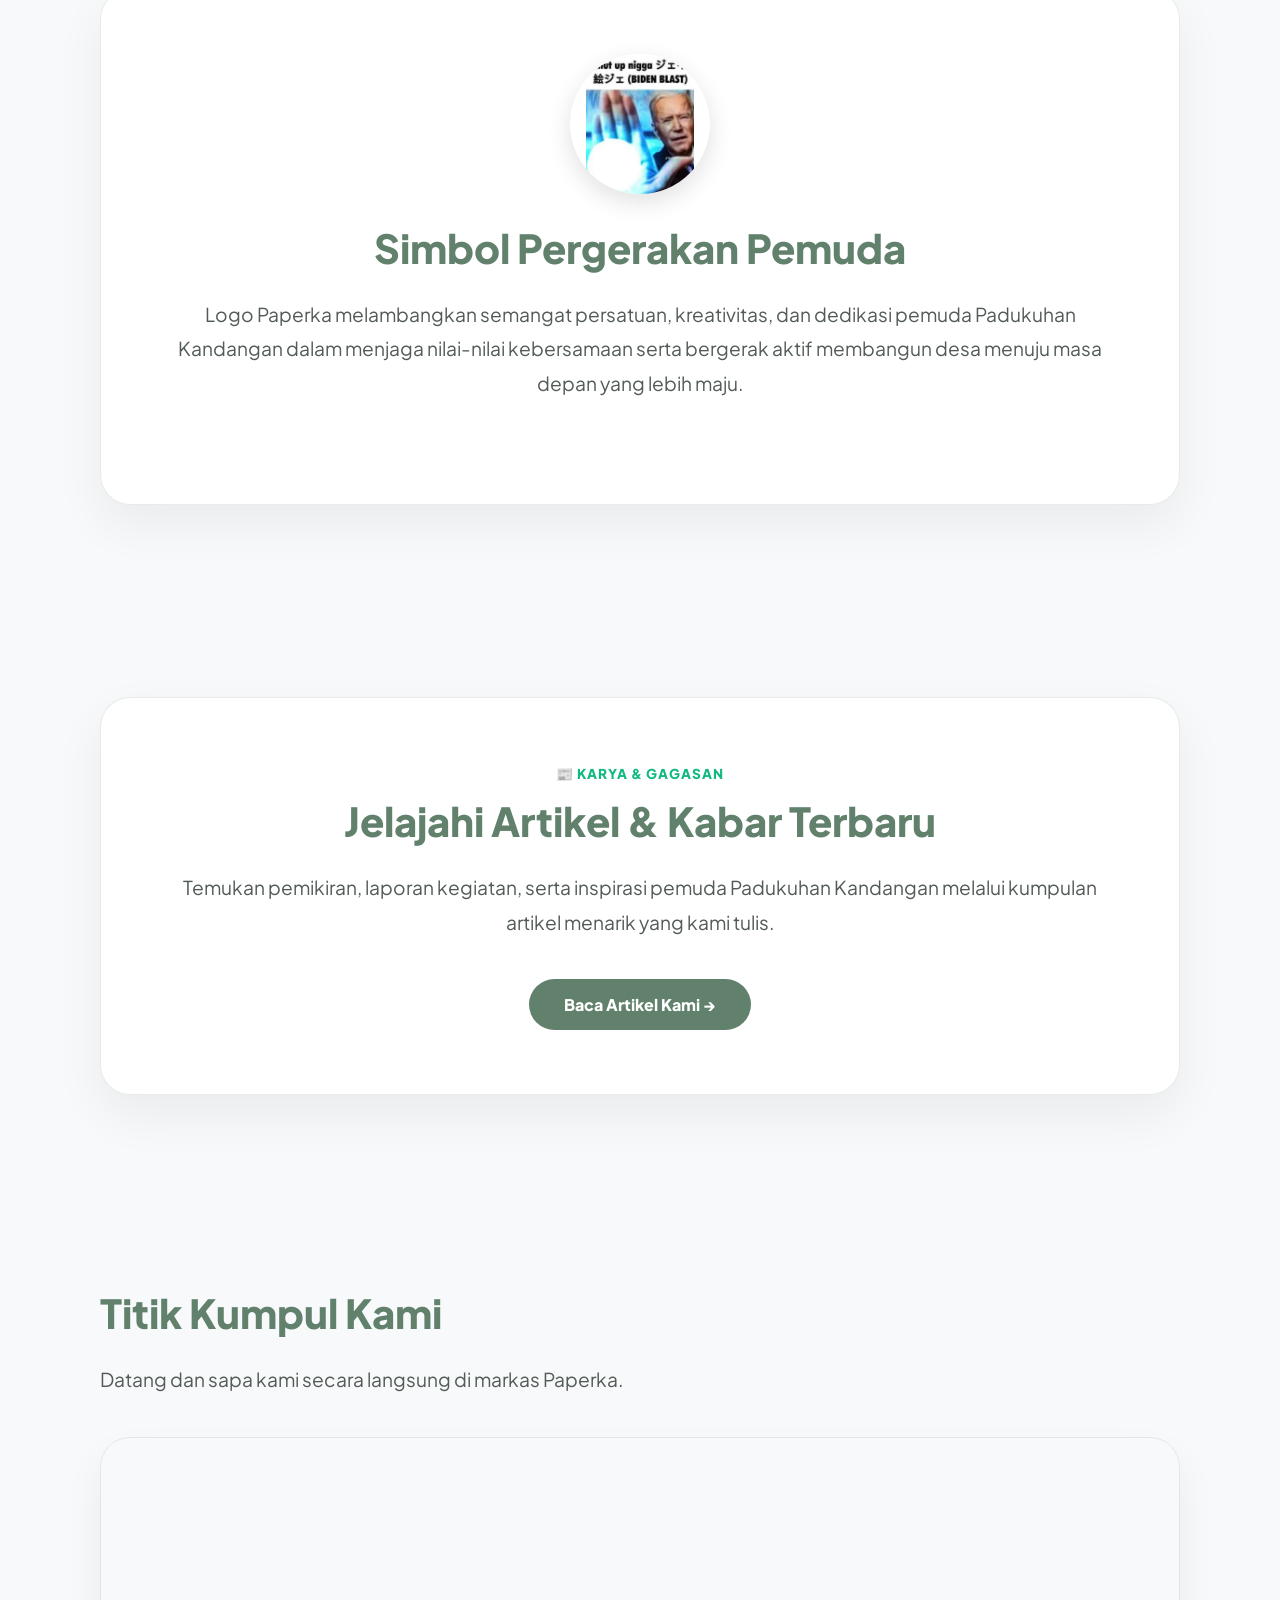
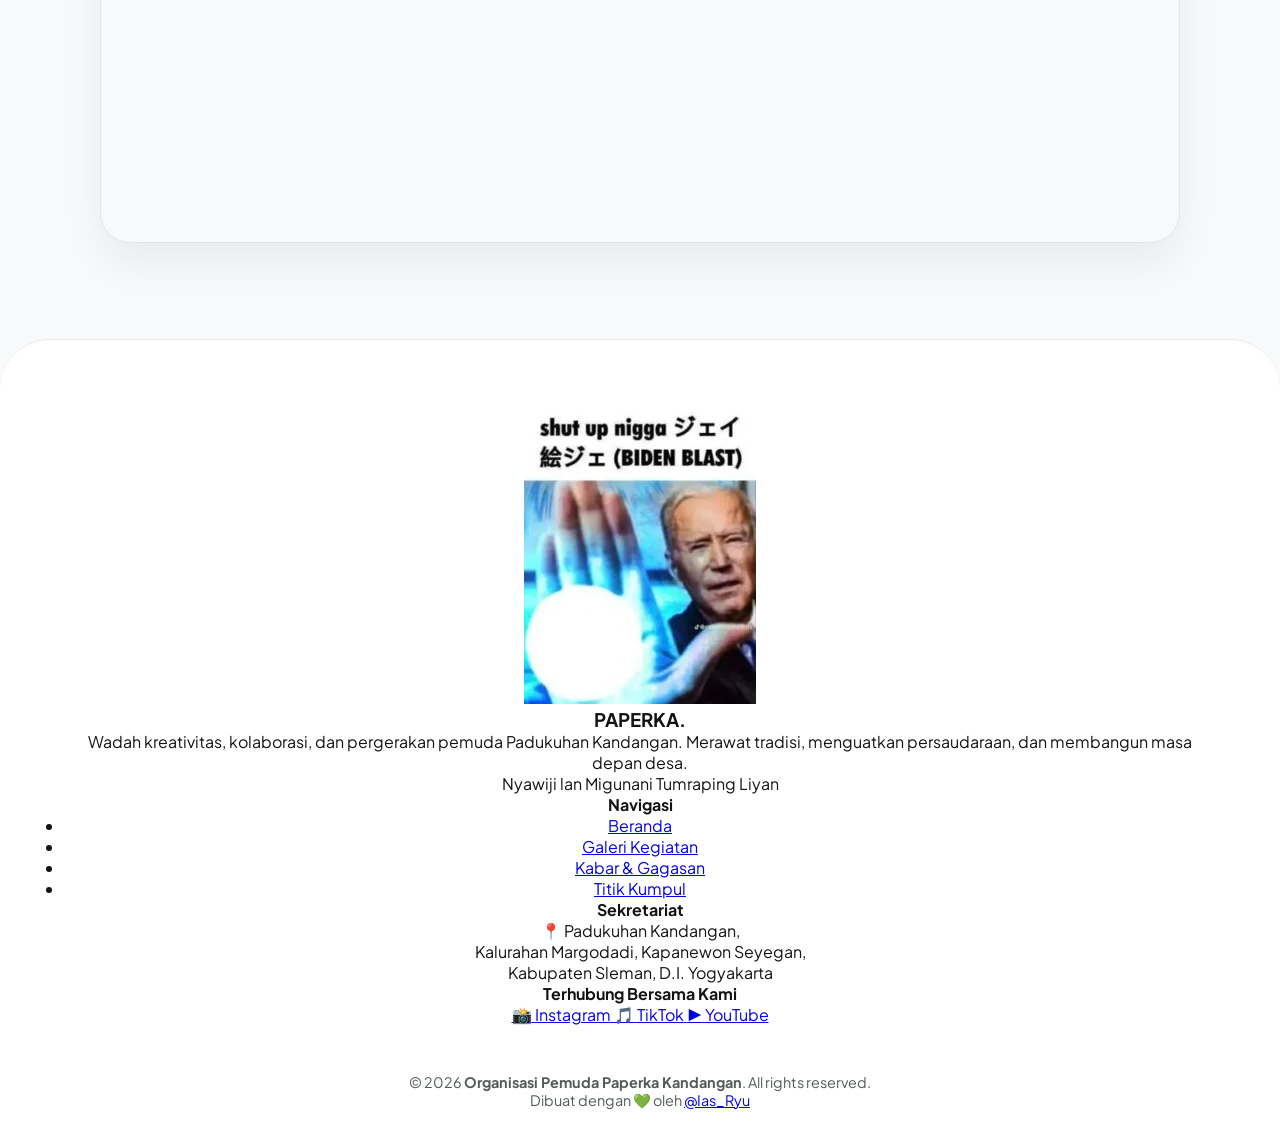
==== commit 61445630: "Update index.html" ====
--- a/index.html
+++ b/index.html
@@ -154,18 +154,70 @@
     </main>
 
     <!-- Footer -->
-    <footer>
-        <div class="footer-content">
-            <h3>PAPERKA.</h3>
-            <p>Pemuda Berkarya, Desa Berdaya.</p>
-            <div class="social-links">
-                <a href="https://www.instagram.com/kandanganpaperka" target="_blank" rel="noopener noreferrer" class="hover-target">Instagram</a>
-                <a href="https://www.tiktok.com/@paperkakandangan" target="_blank" rel="noopener noreferrer" class="hover-target">TikTok</a>
-                <a href="https://youtube.com/@paperkakandangan" target="_blank" rel="noopener noreferrer" class="hover-target">YouTube</a>
-            </div>
-        </div>
-        <div class="footer-bottom">
-            <p>&copy; 2026 Organisasi Desa Paperka. Dibuat dengan 💚 Oleh @Ias_Ryu.</p>
+    <footer class="site-footer">
+        <div class="footer-container">
+            <!-- Grid Kolom Footer -->
+            <div class="footer-grid">
+                
+                <!-- Kolom 1: Profil & Deskripsi -->
+                <div class="footer-col footer-brand">
+                    <div class="brand-header">
+                        <img src="asset/icon.png" alt="Logo Paperka" class="footer-logo hover-target">
+                        <h3 class="brand-title">PAPERKA.</h3>
+                    </div>
+                    <p class="brand-desc">
+                        Wadah kreativitas, kolaborasi, dan pergerakan pemuda Padukuhan Kandangan. Merawat tradisi, menguatkan persaudaraan, dan membangun masa depan desa.
+                    </p>
+                    <span class="motto-badge">Nyawiji lan Migunani Tumraping Liyan</span>
+                </div>
+
+                <!-- Kolom 2: Navigasi Cepat -->
+                <div class="footer-col">
+                    <h4 class="footer-heading">Navigasi</h4>
+                    <ul class="footer-links">
+                        <li><a href="index.html" class="hover-target">Beranda</a></li>
+                        <li><a href="dokumentasi.html" class="hover-target">Galeri Kegiatan</a></li>
+                        <li><a href="artikel.html" class="hover-target">Kabar & Gagasan</a></li>
+                        <li><a href="index.html#lokasi" class="hover-target">Titik Kumpul</a></li>
+                    </ul>
+                </div>
+
+                <!-- Kolom 3: Informasi Wilayah -->
+                <div class="footer-col">
+                    <h4 class="footer-heading">Sekretariat</h4>
+                    <p class="location-text">
+                        📍 Padukuhan Kandangan,<br>
+                        Kalurahan Margodadi, Kapanewon Seyegan,<br>
+                        Kabupaten Sleman, D.I. Yogyakarta
+                    </p>
+                </div>
+
+                <!-- Kolom 4: Media Sosial -->
+                <div class="footer-col">
+                    <h4 class="footer-heading">Terhubung Bersama Kami</h4>
+                    <div class="footer-socials">
+                        <a href="https://www.instagram.com/kandanganpaperka" target="_blank" rel="noopener noreferrer" class="social-btn hover-target" aria-label="Instagram Paperka">
+                            <span class="social-icon">📸</span>
+                            <span>Instagram</span>
+                        </a>
+                        <a href="https://www.tiktok.com/@paperkakandangan" target="_blank" rel="noopener noreferrer" class="social-btn hover-target" aria-label="TikTok Paperka">
+                            <span class="social-icon">🎵</span>
+                            <span>TikTok</span>
+                        </a>
+                        <a href="https://youtube.com/@paperkakandangan" target="_blank" rel="noopener noreferrer" class="social-btn hover-target" aria-label="YouTube Paperka">
+                            <span class="social-icon">▶️</span>
+                            <span>YouTube</span>
+                        </a>
+                    </div>
+                </div>
+
+            </div>
+
+            <!-- Bagian Bawah Footer (Copyright & Credit) -->
+            <div class="footer-bottom">
+                <p class="copyright">&copy; 2026 <strong>Organisasi Pemuda Paperka Kandangan</strong>. All rights reserved.</p>
+                <p class="developer-credit">Dibuat dengan 💚 oleh <a href="https://instagram.com/ias_ryu" target="_blank" rel="noopener noreferrer" class="hover-target">@Ias_Ryu</a></p>
+            </div>
         </div>
     </footer>
 
--- a/style.css
+++ b/style.css
@@ -202,7 +202,7 @@
         z-index: 1005; 
     }
     
-    /* Panel Menu Navigasi (Tengah Vertikal) */
+    /* Panel Menu Navigasi HP */
     .nav-menu {
         position: fixed; 
         top: 0; 
@@ -212,20 +212,19 @@
         max-width: 320px;
         height: 100vh;
         
-        /* Glassmorphism Otomatis Mode Terang & Gelap */
         background: var(--bg-glass-drawer);
         backdrop-filter: blur(20px);
         -webkit-backdrop-filter: blur(20px);
         border-left: 1px solid var(--border-color);
         box-shadow: -15px 0 35px var(--shadow-color);
 
-        /* Tata Letak Kembali ke Tengah Vertikal */
+        /* SATUKAN SELURUH ELEMEN DI TENGAH-TENGAH LAYAR */
         display: flex;
         flex-direction: column; 
-        justify-content: center; /* Posisikan menu di tengah vertikal */
-        align-items: stretch;
+        justify-content: center; /* Posisikan seluruh grup menu di tengah vertikal */
+        align-items: center;
         padding: 30px 24px;
-        gap: 12px;               /* Jarak antar tombol menu */
+        gap: 6px;                /* Jarak antar elemen */
         
         transition: right 0.4s cubic-bezier(0.16, 1, 0.3, 1);
         z-index: 1010 !important;
@@ -312,51 +311,49 @@
     justify-content: center;
     align-items: center;
     width: 100%;
-    padding-bottom: 10px;
+    margin-bottom: 12px;  /* Memberi jarak wajar di atas tombol Beranda */
 }
 
 .nav-menu-logo {
-    width: 60px;          /* Ukuran lebar logo (sesuaikan keinginan) */
-    height: 60px;         /* Ukuran tinggi logo */
-    object-fit: contain;  /* Agar rasio gambar tidak melar */
-    border-radius: 50%;   /* Membuat logo melingkar (hapus jika logo sudah transparan/persegi) */
+    width: 55px;          /* Ukuran logo disesuaikan agar serasi */
+    height: 55px;
+    object-fit: contain;
+    border-radius: 50%;
     transition: transform 0.3s ease;
 }
 
 .nav-menu-logo:hover {
-    transform: scale(1.1); /* Efek membesar halus saat di-hover */
+    transform: scale(1.1);
 }
 
 @media (min-width: 769px) {
     .nav-logo-item {
-        display: none; /* Sembunyikan logo menu di layar laptop jika hanya ingin muncul di menu HP */
+        display: none;
     }
 }
 
 /* ==========================================
-   STYLING TEKS CREDIT DI NAVIGASI (SUBTLE)
+   STYLING TEKS CREDIT (LANGSUNG DI BAWAH TOMBOL TEMA)
    ========================================== */
 .nav-credit-item {
-    margin-top: auto;      /* Mendorong teks ke dasar menu (jika flexbox aktif) */
-    padding: 20px 0 10px;
+    margin-top: 10px;      /* Menempel pas di bawah tombol Dark/Light mode */
+    padding-top: 5px;
     text-align: center;
     width: 100%;
 }
 
 .nav-credit-text {
-    font-size: 0.75rem;    /* Ukuran teks kecil */
-    opacity: 0.4;          /* Dibuat agak samar agar tidak mencolok */
+    font-size: 0.75rem;
+    opacity: 0.45;
     letter-spacing: 0.5px;
-    font-weight: 400;
+    font-weight: 500;
     transition: opacity 0.3s ease;
 }
 
-/* Sedikit memperjelas teks saat kursor diarahkan ke atasnya */
 .nav-credit-text:hover {
-    opacity: 0.8;
-}
-
-/* Sembunyikan kredit di tampilan layar laptop/desktop (hanya tampil di menu HP) */
+    opacity: 0.85;
+}
+
 @media (min-width: 769px) {
     .nav-credit-item {
         display: none;
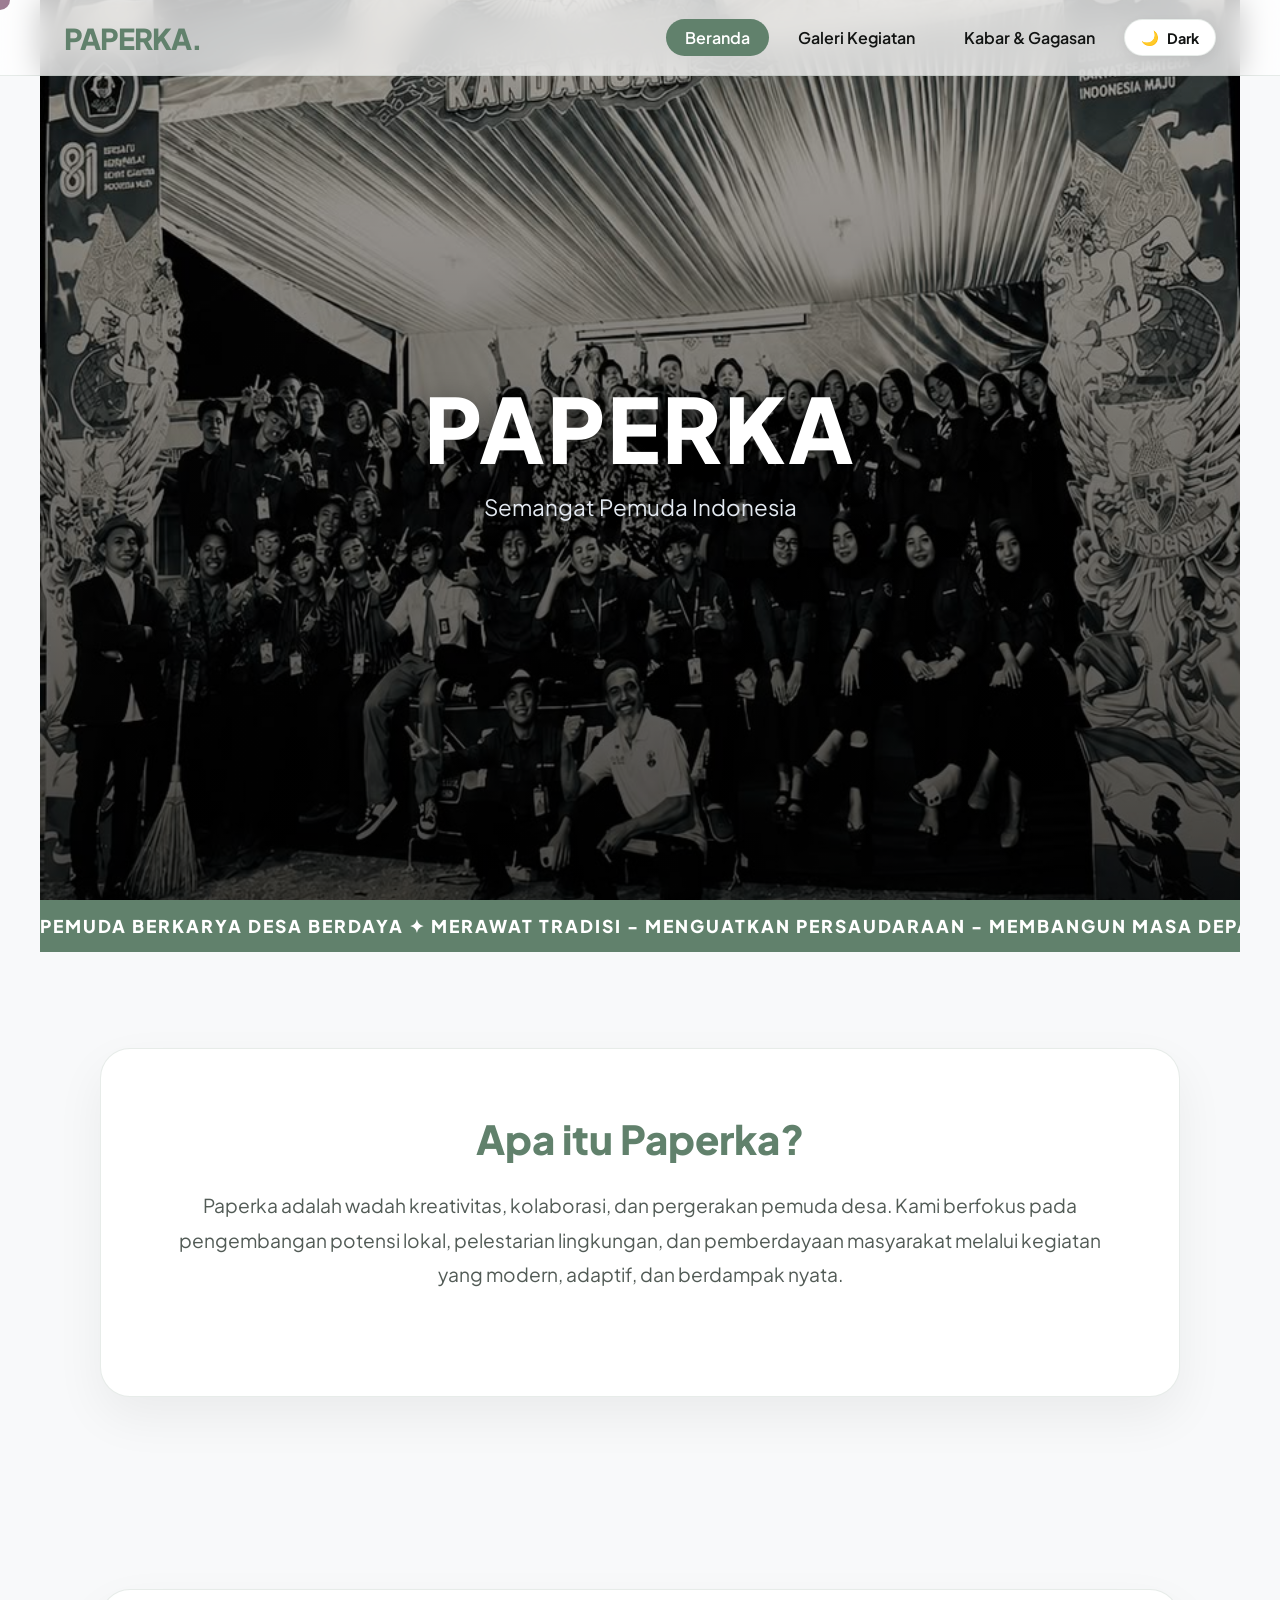
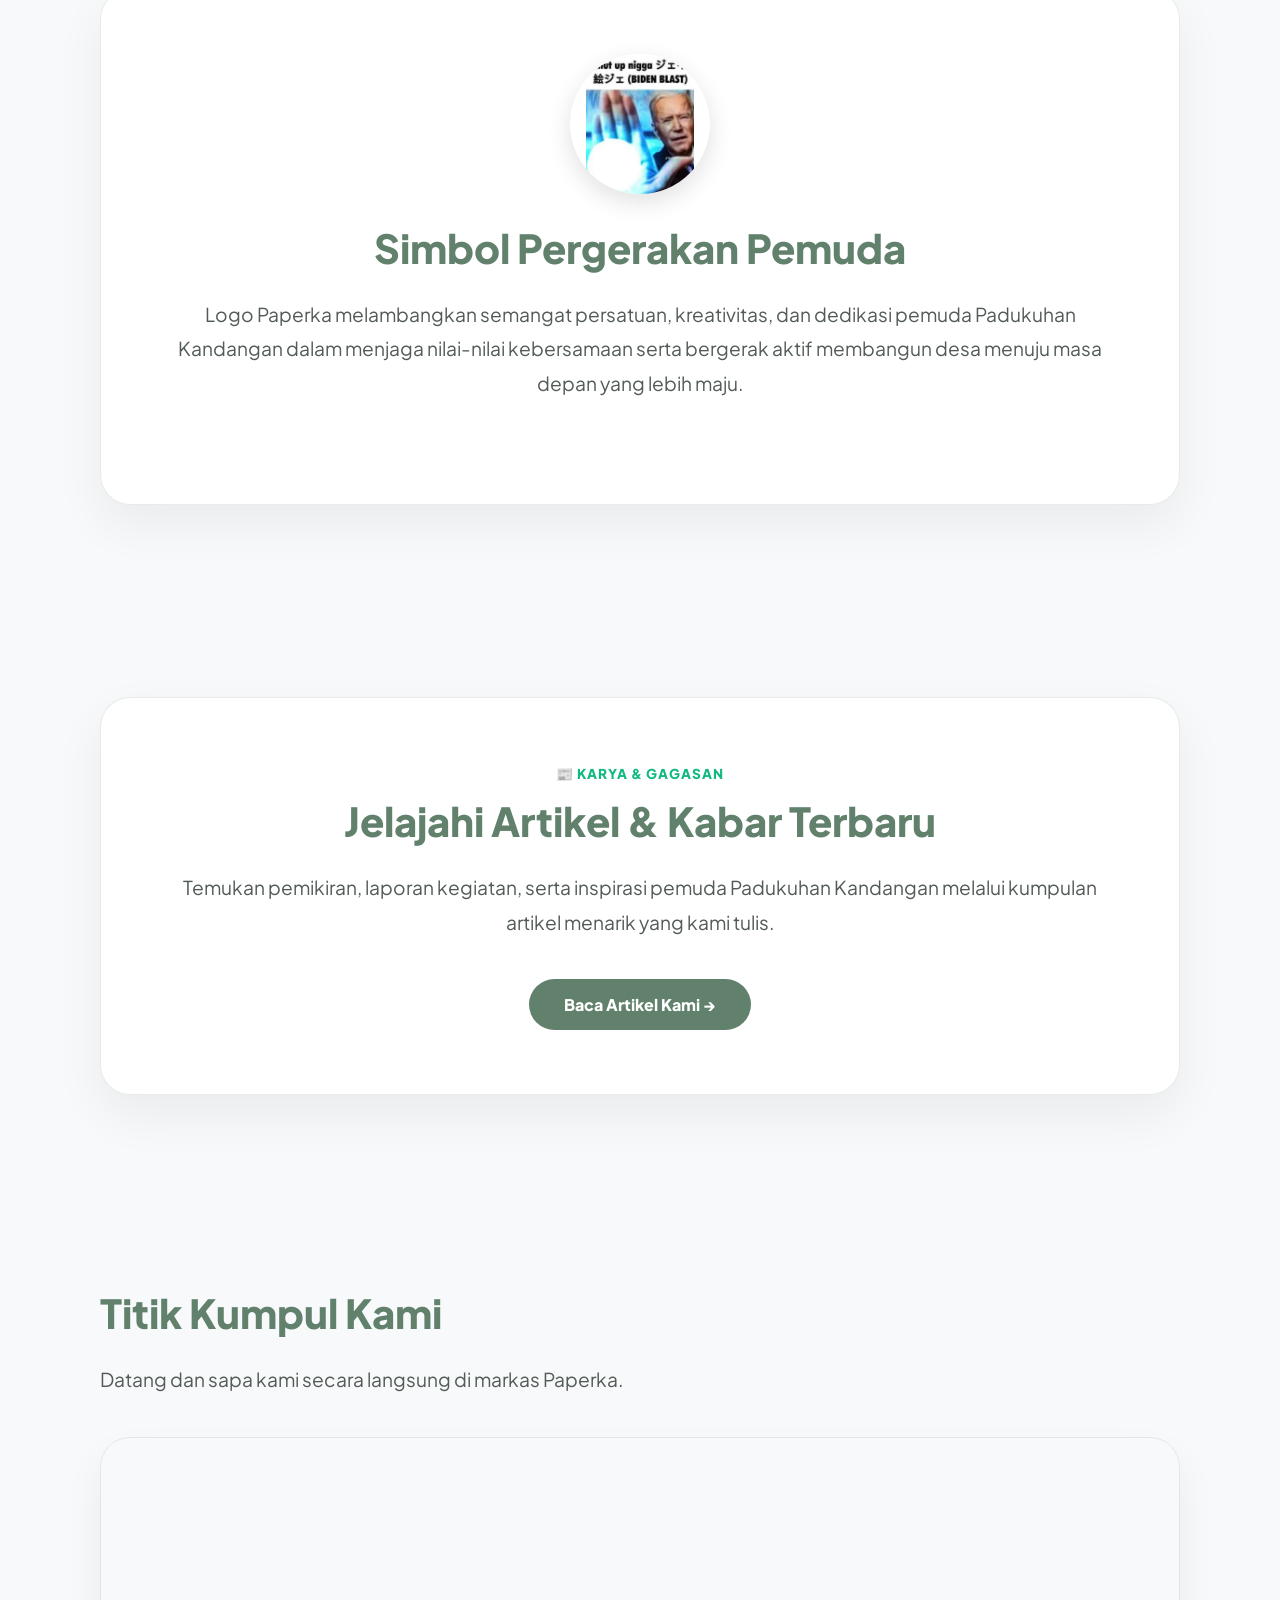
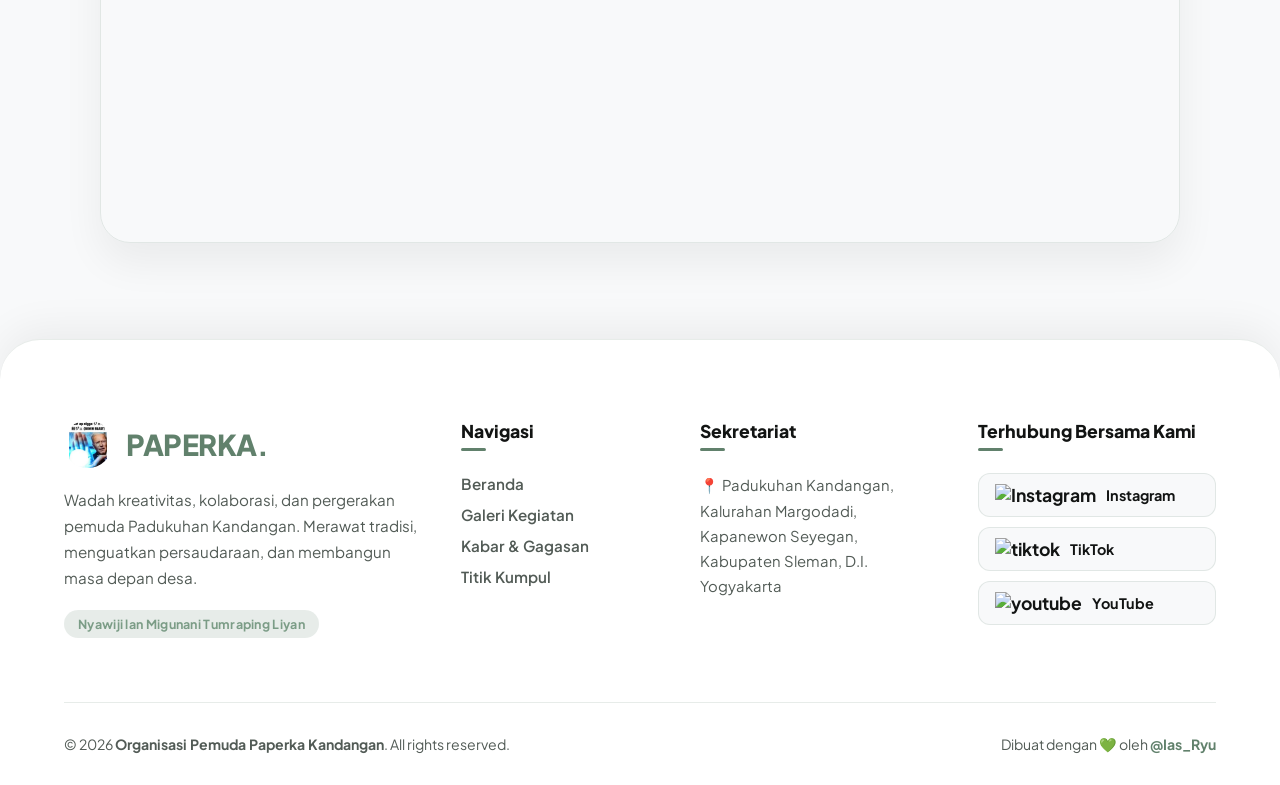
==== commit d4143363: "Update index.html" ====
--- a/index.html
+++ b/index.html
@@ -197,15 +197,21 @@
                     <h4 class="footer-heading">Terhubung Bersama Kami</h4>
                     <div class="footer-socials">
                         <a href="https://www.instagram.com/kandanganpaperka" target="_blank" rel="noopener noreferrer" class="social-btn hover-target" aria-label="Instagram Paperka">
-                            <span class="social-icon">📸</span>
+                            <span class="social-icon">
+                                <img src="asset/instagram.png" alt="Instagram">
+                            </span>
                             <span>Instagram</span>
                         </a>
                         <a href="https://www.tiktok.com/@paperkakandangan" target="_blank" rel="noopener noreferrer" class="social-btn hover-target" aria-label="TikTok Paperka">
-                            <span class="social-icon">🎵</span>
+                            <span class="social-icon">
+                                <img src="asset/tiktok.png" alt="tiktok">
+                            </span>
                             <span>TikTok</span>
                         </a>
                         <a href="https://youtube.com/@paperkakandangan" target="_blank" rel="noopener noreferrer" class="social-btn hover-target" aria-label="YouTube Paperka">
-                            <span class="social-icon">▶️</span>
+                            <span class="social-icon">
+                                <img src="asset/youtube.png" alt="youtube">
+                            </span>
                             <span>YouTube</span>
                         </a>
                     </div>
--- a/style.css
+++ b/style.css
@@ -576,27 +576,216 @@
 
 
 /* ==========================================================================
-   6. FOOTER
+   6. FOOTER (MODERN & RESPONSIVE WITH DARK/LIGHT THEME)
    ========================================================================== */
 
-/* --- FOOTER --- */
-footer {
+.site-footer {
     background: var(--bg-card);
     border-top: 1px solid var(--border-color);
     color: var(--text-main);
-    text-align: center;
-    padding: 4rem 5% 2rem;
-    border-top-left-radius: 50px;
-    border-top-right-radius: 50px;
-}
-
-.footer-content h3 { font-size: 2.5rem; margin-bottom: 1rem; font-weight: 900; color: var(--primary); }
-.social-links { margin: 2rem 0; }
-.social-links a { color: var(--text-main); text-decoration: none; margin: 0 15px; font-weight: 600; font-size: 1.1rem; transition: color 0.3s; }
-.social-links a:hover { color: var(--primary); }
-.footer-bottom { margin-top: 3rem; font-size: 0.9rem; color: var(--text-muted); }
-
-
+    padding: 5rem 5% 2rem;
+    border-top-left-radius: 40px;
+    border-top-right-radius: 40px;
+    box-shadow: 0 -10px 40px var(--shadow-color);
+    transition: background-color 0.4s ease, border-color 0.4s ease, color 0.4s ease;
+}
+
+.footer-container {
+    max-width: 1200px;
+    margin: 0 auto;
+}
+
+/* Grid Utam Footer */
+.footer-grid {
+    display: grid;
+    grid-template-columns: 1.8fr 1fr 1.2fr 1.2fr;
+    gap: 40px;
+    margin-bottom: 4rem;
+}
+
+/* Kolom Brand / Logo */
+.brand-header {
+    display: flex;
+    align-items: center;
+    gap: 14px;
+    margin-bottom: 1.2rem;
+}
+
+.footer-logo {
+    width: 48px;
+    height: 48px;
+    object-fit: contain;
+    border-radius: 50%;
+    transition: transform 0.3s ease;
+}
+
+.footer-logo:hover {
+    transform: scale(1.1) rotate(5deg);
+}
+
+.brand-title {
+    font-size: 1.8rem;
+    font-weight: 900;
+    color: var(--primary);
+    letter-spacing: -0.5px;
+}
+
+.brand-desc {
+    font-size: 0.95rem;
+    line-height: 1.7;
+    color: var(--text-muted);
+    margin-bottom: 1.2rem;
+}
+
+.motto-badge {
+    display: inline-block;
+    font-size: 0.78rem;
+    font-weight: 700;
+    color: var(--primary-light);
+    background: var(--border-color);
+    padding: 6px 14px;
+    border-radius: 20px;
+    letter-spacing: 0.3px;
+}
+
+/* Sub-Judul Kolom */
+.footer-heading {
+    font-size: 1.1rem;
+    font-weight: 800;
+    color: var(--text-main);
+    margin-bottom: 1.4rem;
+    position: relative;
+}
+
+.footer-heading::after {
+    content: '';
+    display: block;
+    width: 25px;
+    height: 3px;
+    background: var(--primary);
+    border-radius: 2px;
+    margin-top: 6px;
+}
+
+/* Navigasi Footer */
+.footer-links {
+    list-style: none;
+    padding: 0;
+    margin: 0;
+}
+
+.footer-links li {
+    margin-bottom: 10px;
+}
+
+.footer-links a {
+    color: var(--text-muted);
+    text-decoration: none;
+    font-size: 0.95rem;
+    font-weight: 600;
+    transition: all 0.3s ease;
+    display: inline-block;
+}
+
+.footer-links a:hover {
+    color: var(--primary);
+    transform: translateX(5px);
+}
+
+/* Teks Sekretariat / Lokasi */
+.location-text {
+    font-size: 0.93rem;
+    line-height: 1.7;
+    color: var(--text-muted);
+    font-style: normal;
+}
+
+/* Tombol Media Sosial (Pills) */
+.footer-socials {
+    display: flex;
+    flex-direction: column;
+    gap: 10px;
+}
+
+.social-btn {
+    display: flex;
+    align-items: center;
+    gap: 10px;
+    padding: 10px 16px;
+    background: var(--bg-main);
+    border: 1px solid var(--border-color);
+    border-radius: 12px;
+    color: var(--text-main);
+    text-decoration: none;
+    font-weight: 700;
+    font-size: 0.9rem;
+    transition: all 0.3s ease;
+}
+
+.social-btn:hover {
+    background: var(--primary);
+    color: var(--white);
+    border-color: var(--primary);
+    transform: translateY(-3px);
+    box-shadow: 0 6px 16px rgba(97, 129, 108, 0.3);
+}
+
+.social-icon {
+    font-size: 1.1rem;
+}
+
+/* Bottom Bar (Copyright & Credit) */
+.footer-bottom {
+    border-top: 1px solid var(--border-color);
+    padding-top: 2rem;
+    display: flex;
+    justify-content: space-between;
+    align-items: center;
+    flex-wrap: wrap;
+    gap: 15px;
+    font-size: 0.88rem;
+    color: var(--text-muted);
+}
+
+.developer-credit a {
+    color: var(--primary);
+    text-decoration: none;
+    font-weight: 700;
+    transition: opacity 0.3s ease;
+}
+
+.developer-credit a:hover {
+    opacity: 0.8;
+    text-decoration: underline;
+}
+
+/* --- RESPONSIVE FOOTER UNTUK LAYAR TABLET & HP --- */
+@media screen and (max-width: 992px) {
+    .footer-grid {
+        grid-template-columns: 1fr 1fr;
+        gap: 35px;
+    }
+}
+
+@media screen and (max-width: 576px) {
+    .site-footer {
+        padding: 4rem 6% 2rem;
+        border-top-left-radius: 30px;
+        border-top-right-radius: 30px;
+    }
+
+    .footer-grid {
+        grid-template-columns: 1fr;
+        gap: 30px;
+        margin-bottom: 2.5rem;
+    }
+
+    .footer-bottom {
+        flex-direction: column;
+        text-align: center;
+        gap: 10px;
+    }
+       }
 /* ==========================================================================
    7. HALAMAN DOKUMENTASI
    (Grid galeri dokumentasi & lightbox modal untuk memperbesar gambar)
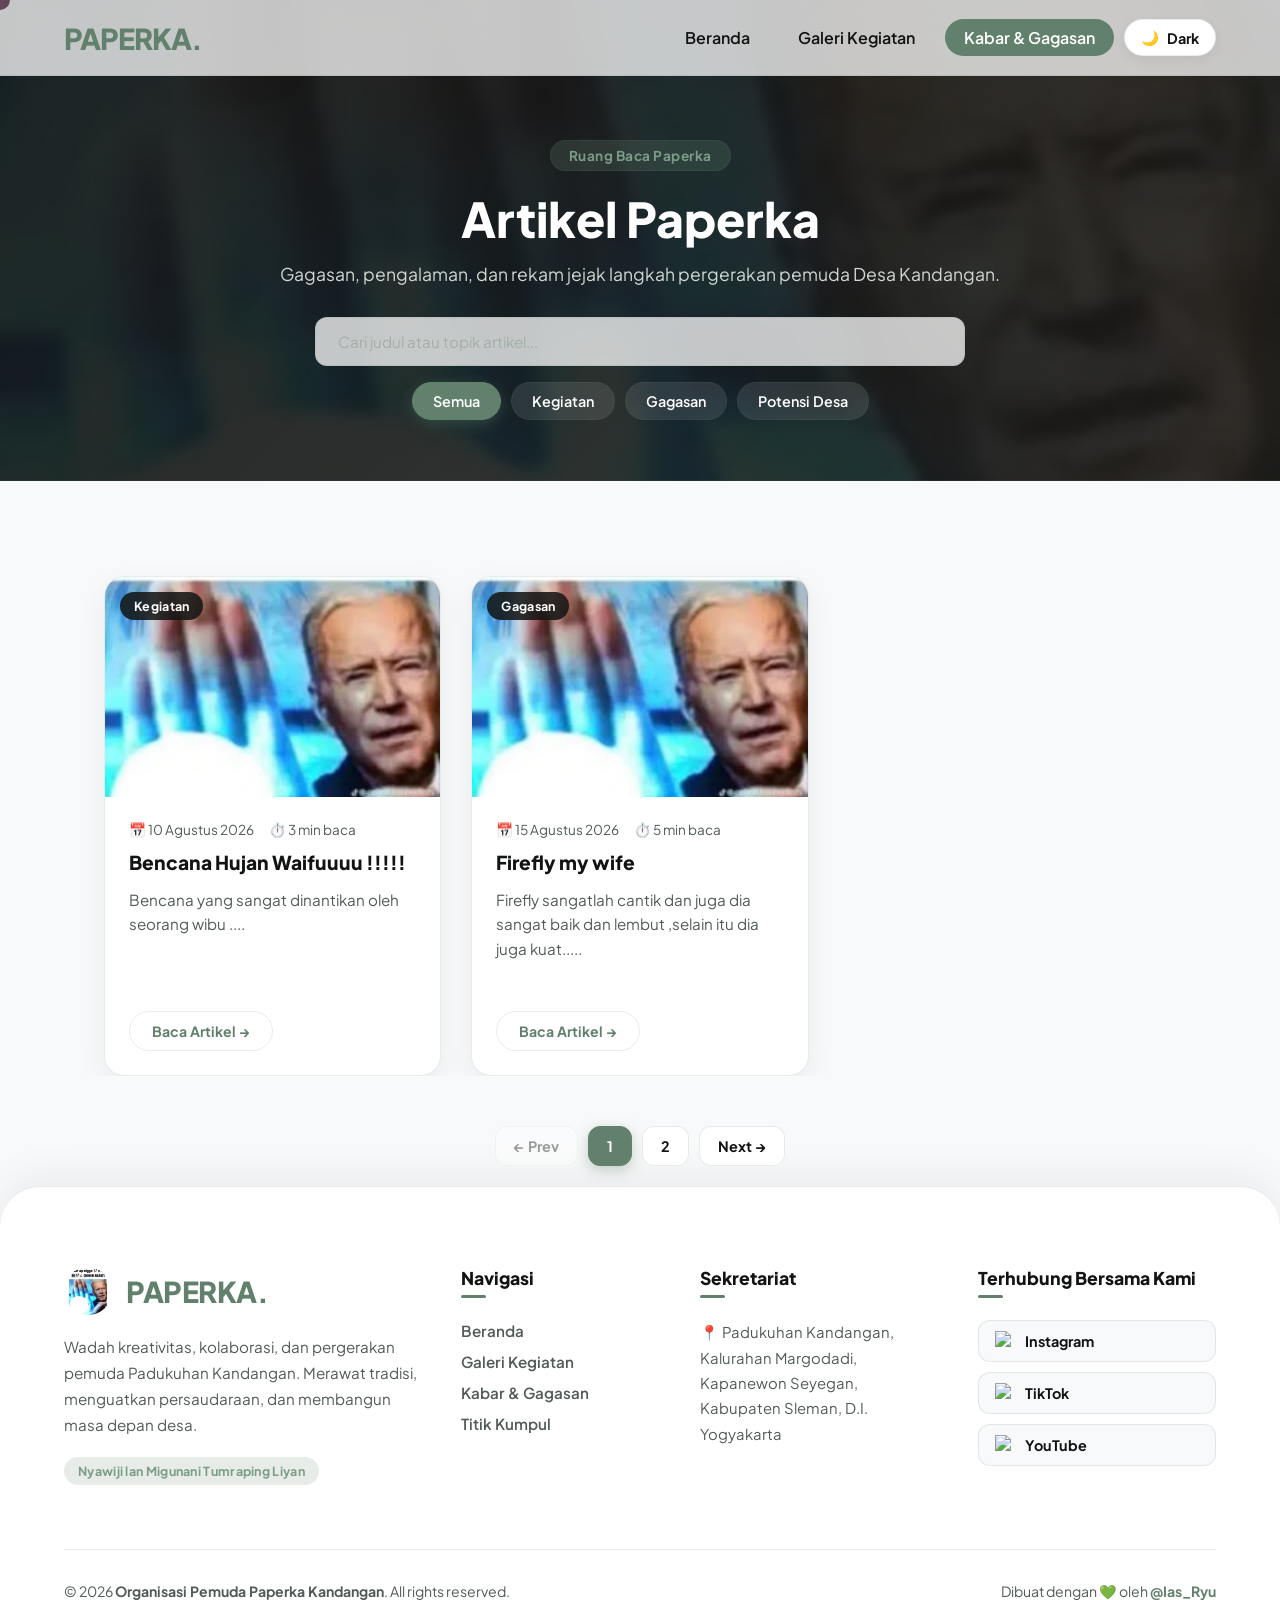
==== commit 735bdc9c: "Add files via upload" ====
--- a/index.html
+++ b/index.html
@@ -2,45 +2,29 @@
 <html lang="id">
 <head>
     <meta charset="UTF-8">
-    <meta name="description" content="Paperka adalah wadah kreativitas, kolaborasi, dan pergerakan pemuda desa Kandangan.">
-    <meta property="og:title" content="Paperka Kandangan">
-    <meta property="og:description" content="Wadah kreativitas, kolaborasi, dan pergerakan pemuda desa Kandangan.">
+    <meta name="viewport" content="width=device-width, initial-scale=1.0">
+    <title>Kabar & Gagasan - Paperka</title>
+    
+    <!-- Favicon -->
+    <link rel="icon" type="image/png" href="/asset/icon.png">
+
+    <!-- SEO Meta -->
+    <meta name="description" content="Kumpulan artikel, cerita inspiratif, dan gagasan pergerakan pemuda Desa Kandangan.">
+    <meta name="robots" content="index, follow">
+    <link rel="canonical" href="https://paperka.my.id/artikel">
+
+    <!-- Open Graph Meta -->
+    <meta property="og:title" content="Artikel & Wawasan - Paperka Kandangan">
+    <meta property="og:description" content="Kumpulan artikel, cerita inspiratif, dan gagasan pergerakan pemuda Desa Kandangan.">
     <meta property="og:image" content="https://paperka.my.id/asset/bg.jpg">
+    <meta property="og:url" content="https://paperka.my.id/artikel">
     <meta property="og:type" content="website">
-    <link rel="icon" type="image/png" href="asset/icon.png">
-
-    <!-- Mengizinkan robot Google mengindeks halaman ini -->
-    <meta name="robots" content="index, follow">
-    <!-- Tautan resmi halaman -->
-    <link rel="canonical" href="https://paperka.my.id/index.html">
-    <meta name="viewport" content="width=device-width, initial-scale=1.0">
-    <title>Beranda - Paperka</title>
+
     <!-- Koneksi ke CSS -->
-    <link rel="stylesheet" href="style.css">
+    <link rel="stylesheet" href="/style.css">
+
     <!-- Font -->
     <link href="https://fonts.googleapis.com/css2?family=Plus+Jakarta+Sans:wght@400;600;800;900&display=swap" rel="stylesheet">
-    <!-- Script -->
-    <script type="application/ld+json">
-{
-  "@context": "https://schema.org",
-  "@type": "Organization",
-  "name": "Paperka Kandangan",
-  "alternateName": "Paperka Kandangan",
-  "url": "https://paperka.my.id",
-  "logo": "https://paperka.my.id/asset/icon.png",
-  "description": "Wadah kreativitas, kolaborasi, dan pergerakan pemuda Desa Kandangan.",
-  "address": {
-    "@type": "PostalAddress",
-    "addressLocality": "Kandangan",
-    "addressCountry": "ID"
-  },
-  "sameAs": [
-    "https://www.instagram.com/kandanganpaperka",
-    "https://www.tiktok.com/@paperkakandangan",
-    "https://youtube.com/@paperkakandangan"
-  ]
-}
-    </script>
 </head>
 <body>
 
@@ -50,7 +34,7 @@
     <!-- Navigasi -->
     <nav class="navbar">
         <div class="nav-container">
-            <a href="index.html" class="logo">PAPERKA.</a>
+            <a href="/" class="logo">PAPERKA.</a>
             
             <div class="menu-toggle" id="mobile-menu" aria-label="Buka Menu Navigasi" role="button" tabindex="0">
                 <span class="bar"></span>
@@ -60,11 +44,11 @@
 
             <ul class="nav-menu">
                 <li class="nav-logo-item">
-                    <img src="asset/icon.png" alt="Logo Paperka" class="nav-menu-logo">
+                    <img src="/asset/icon.png" alt="Logo Paperka" class="nav-menu-logo">
                 </li>
-                <li><a href="index.html" class="nav-links active hover-target">Beranda</a></li>
-                <li><a href="dokumentasi.html" class="nav-links hover-target">Galeri Kegiatan</a></li>
-                <li><a href="artikel.html" class="nav-links hover-target">Kabar & Gagasan</a></li>
+                <li><a href="/" class="nav-links hover-target">Beranda</a></li>
+                <li><a href="/galeri" class="nav-links hover-target">Galeri Kegiatan</a></li>
+                <li><a href="/artikel" class="nav-links active hover-target">Kabar & Gagasan</a></li>
                 <!-- Tombol Switch Dark/Light Mode -->
                 <li>
                     <button class="theme-toggle-btn hover-target" id="themeToggle" aria-label="Toggle Theme">
@@ -79,79 +63,119 @@
         </div>
     </nav>
 
-    <!-- Overlay Backdrop (Efek Blur Belakang Navigasi) -->
+    <!-- Overlay Backdrop -->
     <div class="menu-overlay" id="menuOverlay"></div>
 
-    <!-- Konten Utama -->
-    <main>
-        <!-- Hero Section Full Width -->
-        <section class="hero hidden">
-            <div class="hero-overlay"></div>
-            <div class="hero-content">
-                <h1 class="hero-title">PAPERKA</h1>
-                <p class="hero-subtitle">Semangat Pemuda Indonesia</p>
-            </div>
+    <!-- ================= HERO ARTIKEL ================= -->
+    <section class="article-hero">
+        <div class="hero-content">
+            <span class="badge">Ruang Baca Paperka</span>
+            <h1>Artikel Paperka</h1>
+            <p>Gagasan, pengalaman, dan rekam jejak langkah pergerakan pemuda Desa Kandangan.</p>
+            
+            <!-- Filter & Pencarian -->
+            <div class="search-filter-box">
+                <input type="text" id="search-input" placeholder="Cari judul atau topik artikel..." class="search-input">
+                <div class="category-buttons">
+                    <button class="filter-btn active" data-category="all">Semua</button>
+                    <button class="filter-btn" data-category="kegiatan">Kegiatan</button>
+                    <button class="filter-btn" data-category="opini">Gagasan</button>
+                    <button class="filter-btn" data-category="desa">Potensi Desa</button>
+                </div>
+            </div>
+        </div>
+    </section>
+
+    <!-- ================= UTAMA: DAFTAR ARTIKEL ================= -->
+    <main class="article-container">
+
+        <!-- Artikel Utama / Featured Article -->
+        <section class="featured-article">
+            <article class="article-card" data-id="1" data-category="opini">
+                <div class="card-image">
+                    <img src="/asset/icon.png" alt="Peran Paperka dalam Membangun Masyarakat di Padukuhan Kandangan" loading="lazy">
+                    <span class="category-tag">Gagasan</span>
+                </div>
+                <div class="card-body">
+                    <div class="article-meta">
+                        <span class="date">📅 26 Agustus 2026</span>
+                        <span class="read-time">⏱️ 10 min baca</span>
+                    </div>
+                    <h3>Peran Paperka dalam Membangun Masyarakat di Padukuhan Kandangan</h3>
+                    <p class="excerpt">Paperka (Karang Taruna) merupakan pilar penting dalam menggerakkan roda pembangunan sosial, ekonomi, dan budaya di Padukuhan Kandangan...</p>
+                    <button class="btn-read-more read-btn hover-target" data-id="1">Baca Artikel &rarr;</button>
+                </div>
+            </article>
         </section>
 
-        <!-- Marquee Running Text -->
-        <div class="marquee-container">
-            <div class="marquee-content">
-                <span>PEMUDA BERKARYA DESA BERDAYA ✦ MERAWAT TRADISI - MENGUATKAN PERSAUDARAAN - MEMBANGUN MASA DEPAN ✦ PAPERKA KANDANGAN ✦ NYAWIJI LAN MIGUNANI TUMRAPING LIYAN ✦ </span>
-                <span>PEMUDA BERKARYA DESA BERDAYA ✦ MERAWAT TRADISI - MENGUATKAN PERSAUDARAAN - MEMBANGUN MASA DEPAN ✦ PAPERKA KANDANGAN ✦ NYAWIJI LAN MIGUNANI TUMRAPING LIYAN ✦ </span>
-            </div>
-        </div>
-
-        <!-- Section Tentang -->
-        <section id="tentang" class="about hidden">
-            <div class="about-card">
-                <h2>Apa itu Paperka?</h2>
-                <p>
-                    Paperka adalah wadah kreativitas, kolaborasi, dan pergerakan pemuda desa. 
-                    Kami berfokus pada pengembangan potensi lokal, pelestarian lingkungan, dan 
-                    pemberdayaan masyarakat melalui kegiatan yang modern, adaptif, dan berdampak nyata.
-                </p>
-            </div>
-        </section>
-
-        <!-- Section Logo & Identitas Paperka -->
-        <section id="identitas" class="about hidden">
-            <div class="about-card logo-display-card">
-                <div class="logo-wrapper">
-                    <img src="asset/icon.png" alt="Logo Paperka Kandangan" class="paperka-main-logo hover-target">
-                </div>
-                <h2>Simbol Pergerakan Pemuda</h2>
-                <p>
-                    Logo Paperka melambangkan semangat persatuan, kreativitas, dan dedikasi pemuda Padukuhan Kandangan 
-                    dalam menjaga nilai-nilai kebersamaan serta bergerak aktif membangun desa menuju masa depan yang lebih maju.
-                </p>
-            </div>
-        </section>
-
-        <!-- Section Ajakan Membaca Artikel (CTA) -->
-        <section id="ajakan-artikel" class="about hidden">
-            <div class="about-card article-cta-card">
-                <span class="section-tag">📰 KARYA & GAGASAN</span>
-                <h2>Jelajahi Artikel & Kabar Terbaru</h2>
-                <p>
-                    Temukan pemikiran, laporan kegiatan, serta inspirasi pemuda Padukuhan Kandangan 
-                    melalui kumpulan artikel menarik yang kami tulis.
-                </p>
-                <a href="artikel.html" class="btn-primary hover-target">Baca Artikel Kami &rarr;</a>
-            </div>
-        </section>
-
-        <!-- Section Lokasi Maps -->
-        <section id="lokasi" class="location hidden">
-            <h2>Titik Kumpul Kami</h2>
-            <p>Datang dan sapa kami secara langsung di markas Paperka.</p>
-            <div class="map-container hover-target">
-                <iframe 
-                    src="https://maps.google.com/maps?q=-7.743127,110.288868&z=16&output=embed" 
-                    width="100%" height="400" style="border:0;" allowfullscreen="" loading="lazy">
-                </iframe>
-            </div>
+        <!-- Grid Kartu Artikel -->
+        <section class="article-grid" id="article-grid">
+
+            <!-- Kartu Artikel 2 -->
+            <article class="article-card" data-id="2" data-category="desa">
+                <div class="card-image">
+                    <img src="/asset/icon.png" alt="Potensi Desa" loading="lazy">
+                    <span class="category-tag">Potensi Desa</span>
+                </div>
+                <div class="card-body">
+                    <div class="article-meta">
+                        <span class="date">📅 20 Agustus 2026</span>
+                        <span class="read-time">⏱️ 3 min baca</span>
+                    </div>
+                    <h3>Kenapa Prabowo adalah monokotil</h3>
+                    <p class="excerpt">Prabowo Disebut Monokotil karena ....</p>
+                    <button class="btn-read-more read-btn hover-target" data-id="2">Baca Artikel &rarr;</button>
+                </div>
+            </article>
+
+            <!-- Kartu Artikel 3 -->
+            <article class="article-card" data-id="3" data-category="opini">
+                <div class="card-image">
+                    <img src="/asset/icon.png" alt="Gagasan Pemuda" loading="lazy">
+                    <span class="category-tag">Gagasan</span>
+                </div>
+                <div class="card-body">
+                    <div class="article-meta">
+                        <span class="date">📅 15 Agustus 2026</span>
+                        <span class="read-time">⏱️ 5 min baca</span>
+                    </div>
+                    <h3>Firefly my wife</h3>
+                    <p class="excerpt">Firefly sangatlah cantik dan juga dia sangat baik dan lembut ,selain itu dia juga kuat.....</p>
+                    <button class="btn-read-more read-btn hover-target" data-id="3">Baca Artikel &rarr;</button>
+                </div>
+            </article>
+
+            <!-- Kartu Artikel 4 -->
+            <article class="article-card" data-id="4" data-category="kegiatan">
+                <div class="card-image">
+                    <img src="/asset/icon.png" alt="Aksi Hijau" loading="lazy">
+                    <span class="category-tag">Kegiatan</span>
+                </div>
+                <div class="card-body">
+                    <div class="article-meta">
+                        <span class="date">📅 10 Agustus 2026</span>
+                        <span class="read-time">⏱️ 3 min baca</span>
+                    </div>
+                    <h3>Bencana Hujan Waifuuuu !!!!!</h3>
+                    <p class="excerpt">Bencana yang sangat dinantikan oleh seorang wibu ....</p>
+                    <button class="btn-read-more read-btn hover-target" data-id="4">Baca Artikel &rarr;</button>
+                </div>
+            </article>
+
         </section>
     </main>
+
+    <!-- ================= KONTROL PAGINASI ================= -->
+    <div class="pagination" id="pagination"></div>
+
+    <!-- ================= MODAL / JENDELA BACA ARTIKEL LENGKAP ================= -->
+    <div class="article-modal" id="article-modal" aria-hidden="true">
+        <div class="modal-overlay" id="modal-overlay"></div>
+        <div class="modal-content">
+            <button class="modal-close hover-target" id="modal-close" aria-label="Tutup Artikel">&times;</button>
+            <div class="modal-body" id="modal-body-content"></div>
+        </div>
+    </div>
 
     <!-- Footer -->
     <footer class="site-footer">
@@ -162,7 +186,7 @@
                 <!-- Kolom 1: Profil & Deskripsi -->
                 <div class="footer-col footer-brand">
                     <div class="brand-header">
-                        <img src="asset/icon.png" alt="Logo Paperka" class="footer-logo hover-target">
+                        <img src="/asset/icon.png" alt="Logo Paperka" class="footer-logo hover-target">
                         <h3 class="brand-title">PAPERKA.</h3>
                     </div>
                     <p class="brand-desc">
@@ -175,10 +199,10 @@
                 <div class="footer-col">
                     <h4 class="footer-heading">Navigasi</h4>
                     <ul class="footer-links">
-                        <li><a href="index.html" class="hover-target">Beranda</a></li>
-                        <li><a href="dokumentasi.html" class="hover-target">Galeri Kegiatan</a></li>
-                        <li><a href="artikel.html" class="hover-target">Kabar & Gagasan</a></li>
-                        <li><a href="index.html#lokasi" class="hover-target">Titik Kumpul</a></li>
+                        <li><a href="/" class="hover-target">Beranda</a></li>
+                        <li><a href="/galeri" class="hover-target">Galeri Kegiatan</a></li>
+                        <li><a href="/artikel" class="hover-target">Kabar & Gagasan</a></li>
+                        <li><a href="/#lokasi" class="hover-target">Titik Kumpul</a></li>
                     </ul>
                 </div>
 
@@ -198,25 +222,24 @@
                     <div class="footer-socials">
                         <a href="https://www.instagram.com/kandanganpaperka" target="_blank" rel="noopener noreferrer" class="social-btn hover-target" aria-label="Instagram Paperka">
                             <span class="social-icon">
-                                <img src="asset/instagram.png" alt="Instagram">
+                                <img src="/asset/instagram.png" alt="Instagram">
                             </span>
                             <span>Instagram</span>
                         </a>
                         <a href="https://www.tiktok.com/@paperkakandangan" target="_blank" rel="noopener noreferrer" class="social-btn hover-target" aria-label="TikTok Paperka">
                             <span class="social-icon">
-                                <img src="asset/tiktok.png" alt="tiktok">
+                                <img src="/asset/tiktok.png" alt="tiktok">
                             </span>
                             <span>TikTok</span>
                         </a>
                         <a href="https://youtube.com/@paperkakandangan" target="_blank" rel="noopener noreferrer" class="social-btn hover-target" aria-label="YouTube Paperka">
                             <span class="social-icon">
-                                <img src="asset/youtube.png" alt="youtube">
+                                <img src="/asset/youtube.png" alt="youtube">
                             </span>
                             <span>YouTube</span>
                         </a>
                     </div>
                 </div>
-
             </div>
 
             <!-- Bagian Bawah Footer (Copyright & Credit) -->
@@ -231,6 +254,8 @@
     <button id="backToTop" class="back-to-top hover-target" aria-label="Ke Atas">↑</button>
 
     <!-- Koneksi ke JavaScript -->
-    <script src="script.js"></script>
+    <script src="/script.js"></script>
+    <script src="/articles-data.js"></script>
+    <script src="/scriptartikel.js"></script>
 </body>
 </html>
--- a/style.css
+++ b/style.css
@@ -730,8 +730,21 @@
     box-shadow: 0 6px 16px rgba(97, 129, 108, 0.3);
 }
 
+/* Container Ikon Media Sosial */
 .social-icon {
-    font-size: 1.1rem;
+    display: inline-flex;
+    align-items: center;
+    justify-content: center;
+    width: 20px;  /* Batas lebar ikon */
+    height: 20px; /* Batas tinggi ikon */
+    flex-shrink: 0;
+}
+
+/* Gambar Logo PNG di Dalam Ikon */
+.social-icon img {
+    width: 100%;
+    height: 100%;
+    object-fit: contain; /* Agar rasio logo tidak melar */
 }
 
 /* Bottom Bar (Copyright & Credit) */
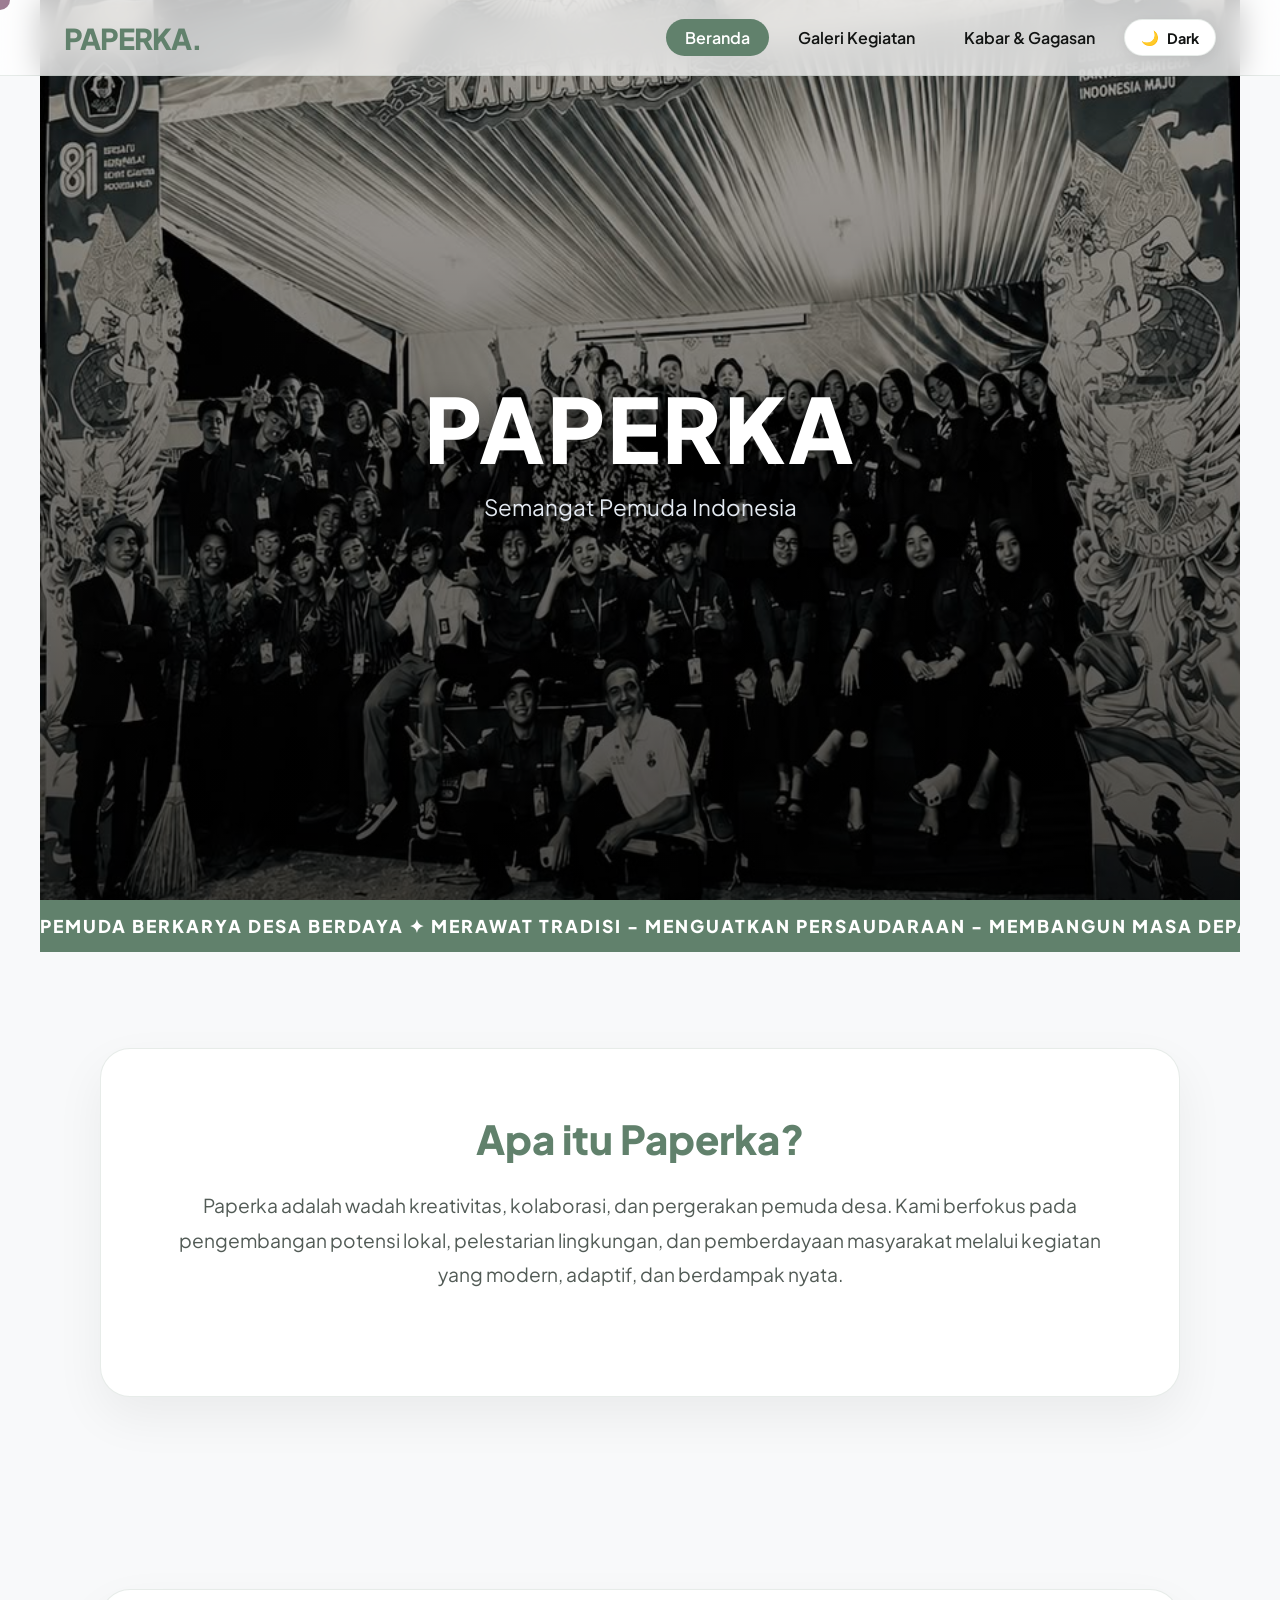
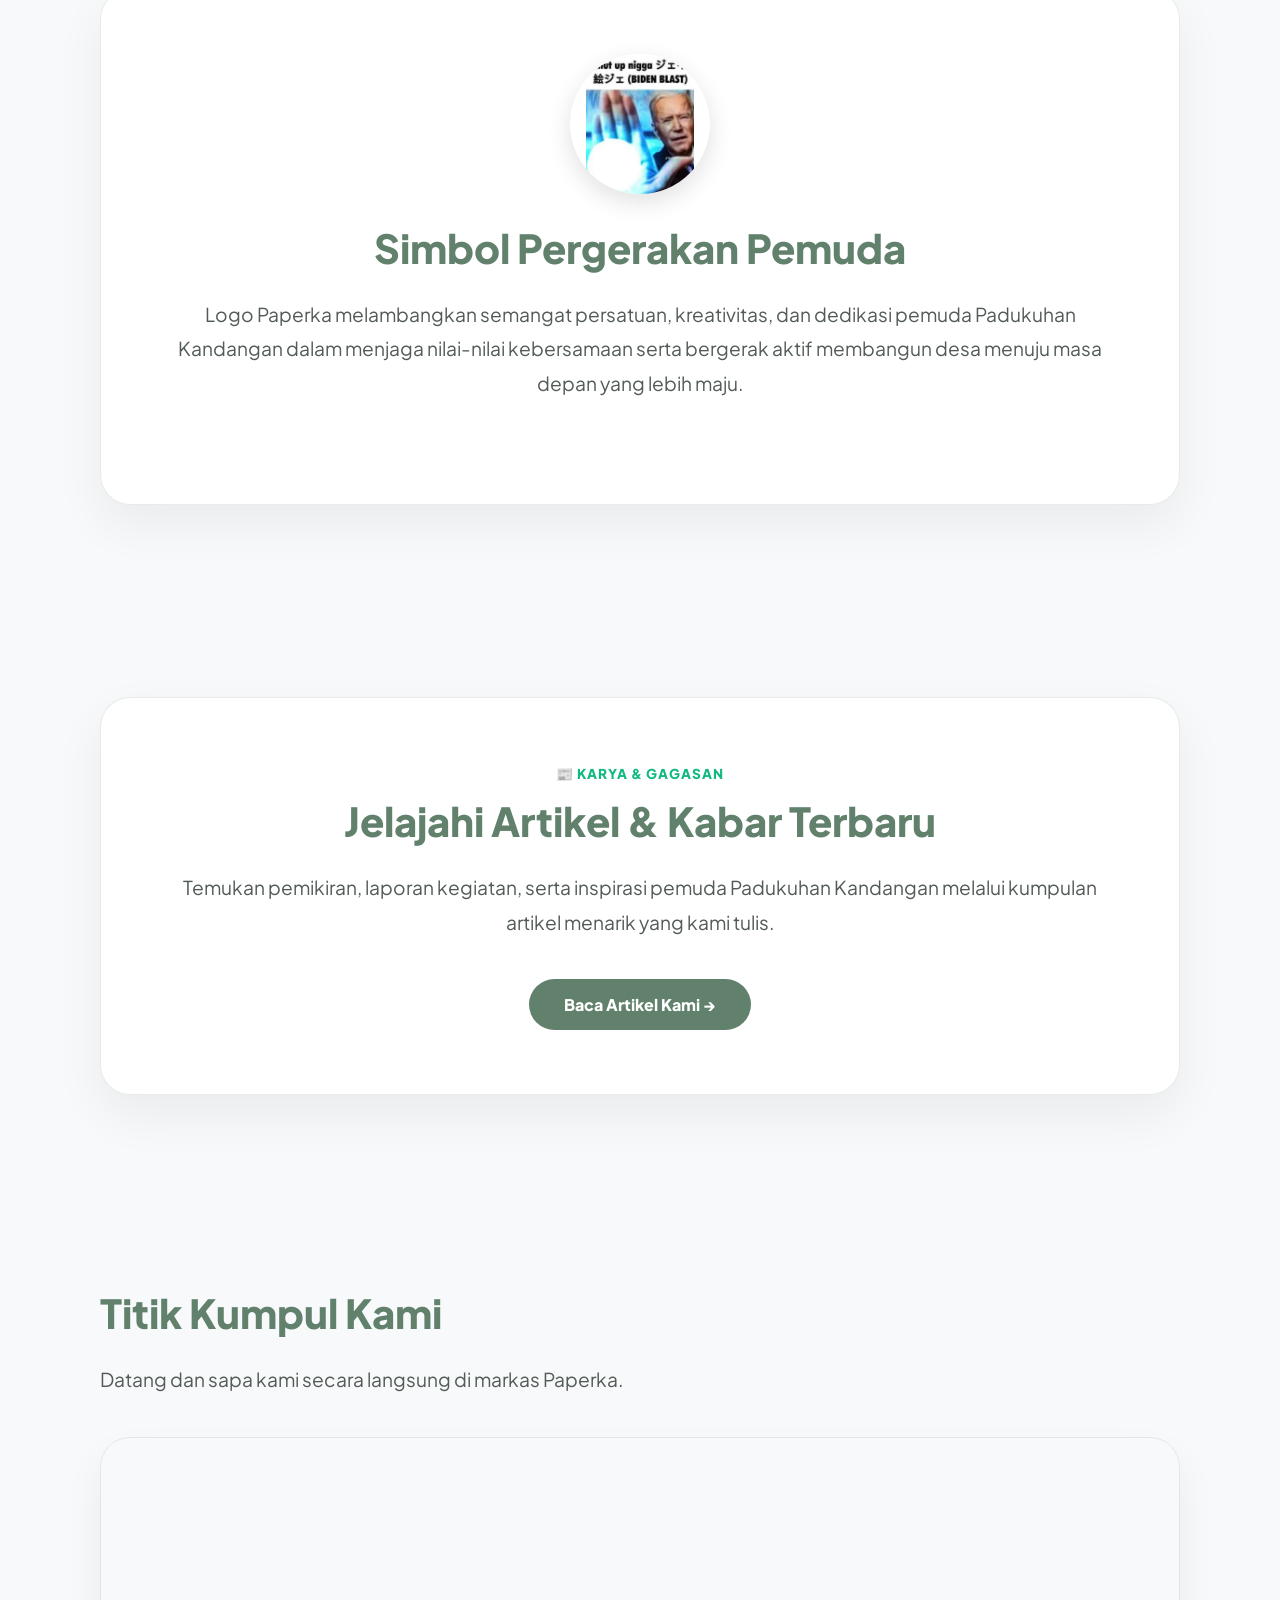
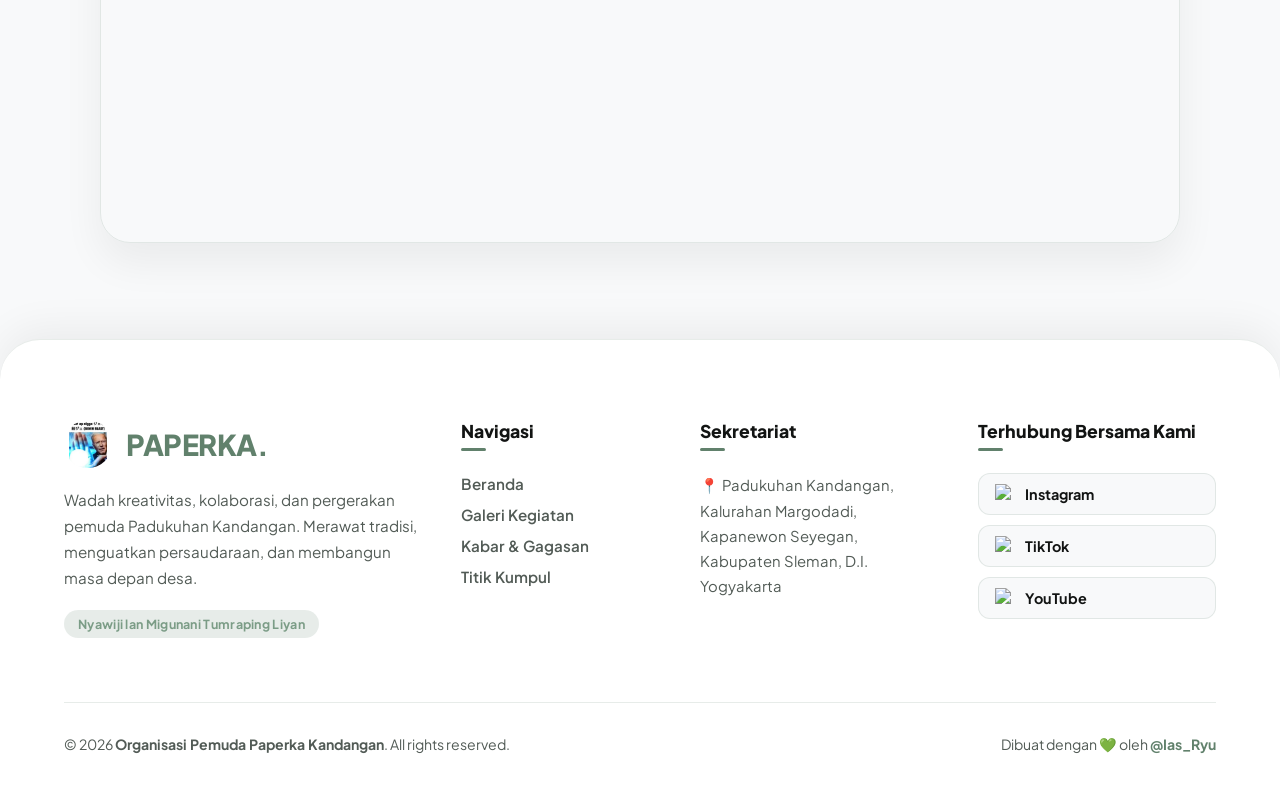
==== commit 31902710: "Add files via upload" ====
--- a/index.html
+++ b/index.html
@@ -2,29 +2,45 @@
 <html lang="id">
 <head>
     <meta charset="UTF-8">
+    <meta name="description" content="Paperka adalah wadah kreativitas, kolaborasi, dan pergerakan pemuda desa Kandangan.">
+    <meta property="og:title" content="Paperka Kandangan">
+    <meta property="og:description" content="Wadah kreativitas, kolaborasi, dan pergerakan pemuda desa Kandangan.">
+    <meta property="og:image" content="https://paperka.my.id/asset/bg.jpg">
+    <meta property="og:type" content="website">
+    <link rel="icon" type="image/png" href="/asset/icon.png">
+
+    <!-- Mengizinkan robot Google mengindeks halaman ini -->
+    <meta name="robots" content="index, follow">
+    <!-- Tautan resmi halaman -->
+    <link rel="canonical" href="https://paperka.my.id/">
     <meta name="viewport" content="width=device-width, initial-scale=1.0">
-    <title>Kabar & Gagasan - Paperka</title>
-    
-    <!-- Favicon -->
-    <link rel="icon" type="image/png" href="/asset/icon.png">
-
-    <!-- SEO Meta -->
-    <meta name="description" content="Kumpulan artikel, cerita inspiratif, dan gagasan pergerakan pemuda Desa Kandangan.">
-    <meta name="robots" content="index, follow">
-    <link rel="canonical" href="https://paperka.my.id/artikel">
-
-    <!-- Open Graph Meta -->
-    <meta property="og:title" content="Artikel & Wawasan - Paperka Kandangan">
-    <meta property="og:description" content="Kumpulan artikel, cerita inspiratif, dan gagasan pergerakan pemuda Desa Kandangan.">
-    <meta property="og:image" content="https://paperka.my.id/asset/bg.jpg">
-    <meta property="og:url" content="https://paperka.my.id/artikel">
-    <meta property="og:type" content="website">
-
+    <title>Beranda - Paperka</title>
     <!-- Koneksi ke CSS -->
     <link rel="stylesheet" href="/style.css">
-
     <!-- Font -->
     <link href="https://fonts.googleapis.com/css2?family=Plus+Jakarta+Sans:wght@400;600;800;900&display=swap" rel="stylesheet">
+    <!-- Script -->
+    <script type="application/ld+json">
+{
+  "@context": "https://schema.org",
+  "@type": "Organization",
+  "name": "Paperka Kandangan",
+  "alternateName": "Paperka Kandangan",
+  "url": "https://paperka.my.id",
+  "logo": "https://paperka.my.id/asset/icon.png",
+  "description": "Wadah kreativitas, kolaborasi, dan pergerakan pemuda Desa Kandangan.",
+  "address": {
+    "@type": "PostalAddress",
+    "addressLocality": "Kandangan",
+    "addressCountry": "ID"
+  },
+  "sameAs": [
+    "https://www.instagram.com/kandanganpaperka",
+    "https://www.tiktok.com/@paperkakandangan",
+    "https://youtube.com/@paperkakandangan"
+  ]
+}
+    </script>
 </head>
 <body>
 
@@ -46,9 +62,9 @@
                 <li class="nav-logo-item">
                     <img src="/asset/icon.png" alt="Logo Paperka" class="nav-menu-logo">
                 </li>
-                <li><a href="/" class="nav-links hover-target">Beranda</a></li>
+                <li><a href="/" class="nav-links active hover-target">Beranda</a></li>
                 <li><a href="/galeri" class="nav-links hover-target">Galeri Kegiatan</a></li>
-                <li><a href="/artikel" class="nav-links active hover-target">Kabar & Gagasan</a></li>
+                <li><a href="/artikel" class="nav-links hover-target">Kabar & Gagasan</a></li>
                 <!-- Tombol Switch Dark/Light Mode -->
                 <li>
                     <button class="theme-toggle-btn hover-target" id="themeToggle" aria-label="Toggle Theme">
@@ -63,119 +79,79 @@
         </div>
     </nav>
 
-    <!-- Overlay Backdrop -->
+    <!-- Overlay Backdrop (Efek Blur Belakang Navigasi) -->
     <div class="menu-overlay" id="menuOverlay"></div>
 
-    <!-- ================= HERO ARTIKEL ================= -->
-    <section class="article-hero">
-        <div class="hero-content">
-            <span class="badge">Ruang Baca Paperka</span>
-            <h1>Artikel Paperka</h1>
-            <p>Gagasan, pengalaman, dan rekam jejak langkah pergerakan pemuda Desa Kandangan.</p>
-            
-            <!-- Filter & Pencarian -->
-            <div class="search-filter-box">
-                <input type="text" id="search-input" placeholder="Cari judul atau topik artikel..." class="search-input">
-                <div class="category-buttons">
-                    <button class="filter-btn active" data-category="all">Semua</button>
-                    <button class="filter-btn" data-category="kegiatan">Kegiatan</button>
-                    <button class="filter-btn" data-category="opini">Gagasan</button>
-                    <button class="filter-btn" data-category="desa">Potensi Desa</button>
-                </div>
+    <!-- Konten Utama -->
+    <main>
+        <!-- Hero Section Full Width -->
+        <section class="hero hidden">
+            <div class="hero-overlay"></div>
+            <div class="hero-content">
+                <h1 class="hero-title">PAPERKA</h1>
+                <p class="hero-subtitle">Semangat Pemuda Indonesia</p>
+            </div>
+        </section>
+
+        <!-- Marquee Running Text -->
+        <div class="marquee-container">
+            <div class="marquee-content">
+                <span>PEMUDA BERKARYA DESA BERDAYA ✦ MERAWAT TRADISI - MENGUATKAN PERSAUDARAAN - MEMBANGUN MASA DEPAN ✦ PAPERKA KANDANGAN ✦ NYAWIJI LAN MIGUNANI TUMRAPING LIYAN ✦ </span>
+                <span>PEMUDA BERKARYA DESA BERDAYA ✦ MERAWAT TRADISI - MENGUATKAN PERSAUDARAAN - MEMBANGUN MASA DEPAN ✦ PAPERKA KANDANGAN ✦ NYAWIJI LAN MIGUNANI TUMRAPING LIYAN ✦ </span>
             </div>
         </div>
-    </section>
-
-    <!-- ================= UTAMA: DAFTAR ARTIKEL ================= -->
-    <main class="article-container">
-
-        <!-- Artikel Utama / Featured Article -->
-        <section class="featured-article">
-            <article class="article-card" data-id="1" data-category="opini">
-                <div class="card-image">
-                    <img src="/asset/icon.png" alt="Peran Paperka dalam Membangun Masyarakat di Padukuhan Kandangan" loading="lazy">
-                    <span class="category-tag">Gagasan</span>
-                </div>
-                <div class="card-body">
-                    <div class="article-meta">
-                        <span class="date">📅 26 Agustus 2026</span>
-                        <span class="read-time">⏱️ 10 min baca</span>
-                    </div>
-                    <h3>Peran Paperka dalam Membangun Masyarakat di Padukuhan Kandangan</h3>
-                    <p class="excerpt">Paperka (Karang Taruna) merupakan pilar penting dalam menggerakkan roda pembangunan sosial, ekonomi, dan budaya di Padukuhan Kandangan...</p>
-                    <button class="btn-read-more read-btn hover-target" data-id="1">Baca Artikel &rarr;</button>
-                </div>
-            </article>
-        </section>
-
-        <!-- Grid Kartu Artikel -->
-        <section class="article-grid" id="article-grid">
-
-            <!-- Kartu Artikel 2 -->
-            <article class="article-card" data-id="2" data-category="desa">
-                <div class="card-image">
-                    <img src="/asset/icon.png" alt="Potensi Desa" loading="lazy">
-                    <span class="category-tag">Potensi Desa</span>
-                </div>
-                <div class="card-body">
-                    <div class="article-meta">
-                        <span class="date">📅 20 Agustus 2026</span>
-                        <span class="read-time">⏱️ 3 min baca</span>
-                    </div>
-                    <h3>Kenapa Prabowo adalah monokotil</h3>
-                    <p class="excerpt">Prabowo Disebut Monokotil karena ....</p>
-                    <button class="btn-read-more read-btn hover-target" data-id="2">Baca Artikel &rarr;</button>
-                </div>
-            </article>
-
-            <!-- Kartu Artikel 3 -->
-            <article class="article-card" data-id="3" data-category="opini">
-                <div class="card-image">
-                    <img src="/asset/icon.png" alt="Gagasan Pemuda" loading="lazy">
-                    <span class="category-tag">Gagasan</span>
-                </div>
-                <div class="card-body">
-                    <div class="article-meta">
-                        <span class="date">📅 15 Agustus 2026</span>
-                        <span class="read-time">⏱️ 5 min baca</span>
-                    </div>
-                    <h3>Firefly my wife</h3>
-                    <p class="excerpt">Firefly sangatlah cantik dan juga dia sangat baik dan lembut ,selain itu dia juga kuat.....</p>
-                    <button class="btn-read-more read-btn hover-target" data-id="3">Baca Artikel &rarr;</button>
-                </div>
-            </article>
-
-            <!-- Kartu Artikel 4 -->
-            <article class="article-card" data-id="4" data-category="kegiatan">
-                <div class="card-image">
-                    <img src="/asset/icon.png" alt="Aksi Hijau" loading="lazy">
-                    <span class="category-tag">Kegiatan</span>
-                </div>
-                <div class="card-body">
-                    <div class="article-meta">
-                        <span class="date">📅 10 Agustus 2026</span>
-                        <span class="read-time">⏱️ 3 min baca</span>
-                    </div>
-                    <h3>Bencana Hujan Waifuuuu !!!!!</h3>
-                    <p class="excerpt">Bencana yang sangat dinantikan oleh seorang wibu ....</p>
-                    <button class="btn-read-more read-btn hover-target" data-id="4">Baca Artikel &rarr;</button>
-                </div>
-            </article>
-
+
+        <!-- Section Tentang -->
+        <section id="tentang" class="about hidden">
+            <div class="about-card">
+                <h2>Apa itu Paperka?</h2>
+                <p>
+                    Paperka adalah wadah kreativitas, kolaborasi, dan pergerakan pemuda desa. 
+                    Kami berfokus pada pengembangan potensi lokal, pelestarian lingkungan, dan 
+                    pemberdayaan masyarakat melalui kegiatan yang modern, adaptif, dan berdampak nyata.
+                </p>
+            </div>
+        </section>
+
+        <!-- Section Logo & Identitas Paperka -->
+        <section id="identitas" class="about hidden">
+            <div class="about-card logo-display-card">
+                <div class="logo-wrapper">
+                    <img src="/asset/icon.png" alt="Logo Paperka Kandangan" class="paperka-main-logo hover-target">
+                </div>
+                <h2>Simbol Pergerakan Pemuda</h2>
+                <p>
+                    Logo Paperka melambangkan semangat persatuan, kreativitas, dan dedikasi pemuda Padukuhan Kandangan 
+                    dalam menjaga nilai-nilai kebersamaan serta bergerak aktif membangun desa menuju masa depan yang lebih maju.
+                </p>
+            </div>
+        </section>
+
+        <!-- Section Ajakan Membaca Artikel (CTA) -->
+        <section id="ajakan-artikel" class="about hidden">
+            <div class="about-card article-cta-card">
+                <span class="section-tag">📰 KARYA & GAGASAN</span>
+                <h2>Jelajahi Artikel & Kabar Terbaru</h2>
+                <p>
+                    Temukan pemikiran, laporan kegiatan, serta inspirasi pemuda Padukuhan Kandangan 
+                    melalui kumpulan artikel menarik yang kami tulis.
+                </p>
+                <a href="/artikel" class="btn-primary hover-target">Baca Artikel Kami &rarr;</a>
+            </div>
+        </section>
+
+        <!-- Section Lokasi Maps -->
+        <section id="lokasi" class="location hidden">
+            <h2>Titik Kumpul Kami</h2>
+            <p>Datang dan sapa kami secara langsung di markas Paperka.</p>
+            <div class="map-container hover-target">
+                <iframe 
+                    src="https://maps.google.com/maps?q=-7.743127,110.288868&z=16&output=embed" 
+                    width="100%" height="400" style="border:0;" allowfullscreen="" loading="lazy">
+                </iframe>
+            </div>
         </section>
     </main>
-
-    <!-- ================= KONTROL PAGINASI ================= -->
-    <div class="pagination" id="pagination"></div>
-
-    <!-- ================= MODAL / JENDELA BACA ARTIKEL LENGKAP ================= -->
-    <div class="article-modal" id="article-modal" aria-hidden="true">
-        <div class="modal-overlay" id="modal-overlay"></div>
-        <div class="modal-content">
-            <button class="modal-close hover-target" id="modal-close" aria-label="Tutup Artikel">&times;</button>
-            <div class="modal-body" id="modal-body-content"></div>
-        </div>
-    </div>
 
     <!-- Footer -->
     <footer class="site-footer">
@@ -240,6 +216,7 @@
                         </a>
                     </div>
                 </div>
+
             </div>
 
             <!-- Bagian Bawah Footer (Copyright & Credit) -->
@@ -255,7 +232,5 @@
 
     <!-- Koneksi ke JavaScript -->
     <script src="/script.js"></script>
-    <script src="/articles-data.js"></script>
-    <script src="/scriptartikel.js"></script>
 </body>
 </html>
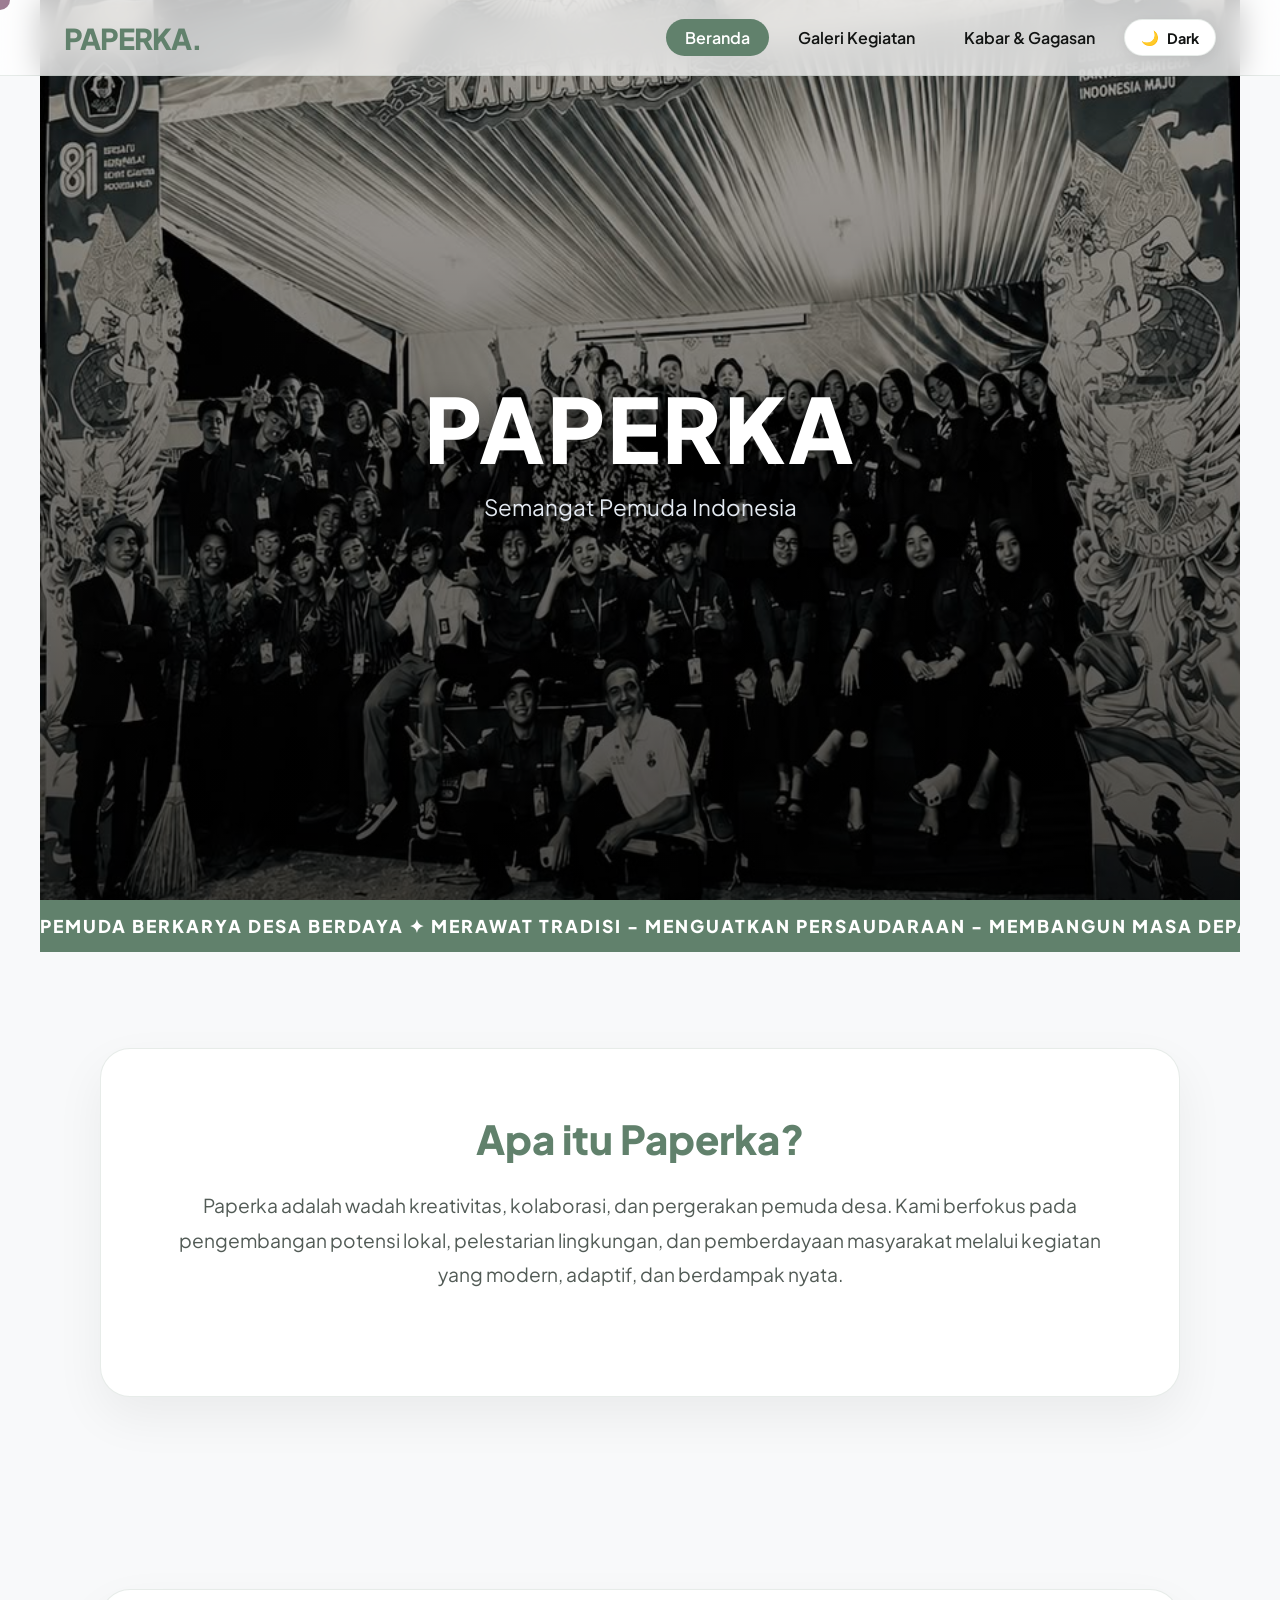
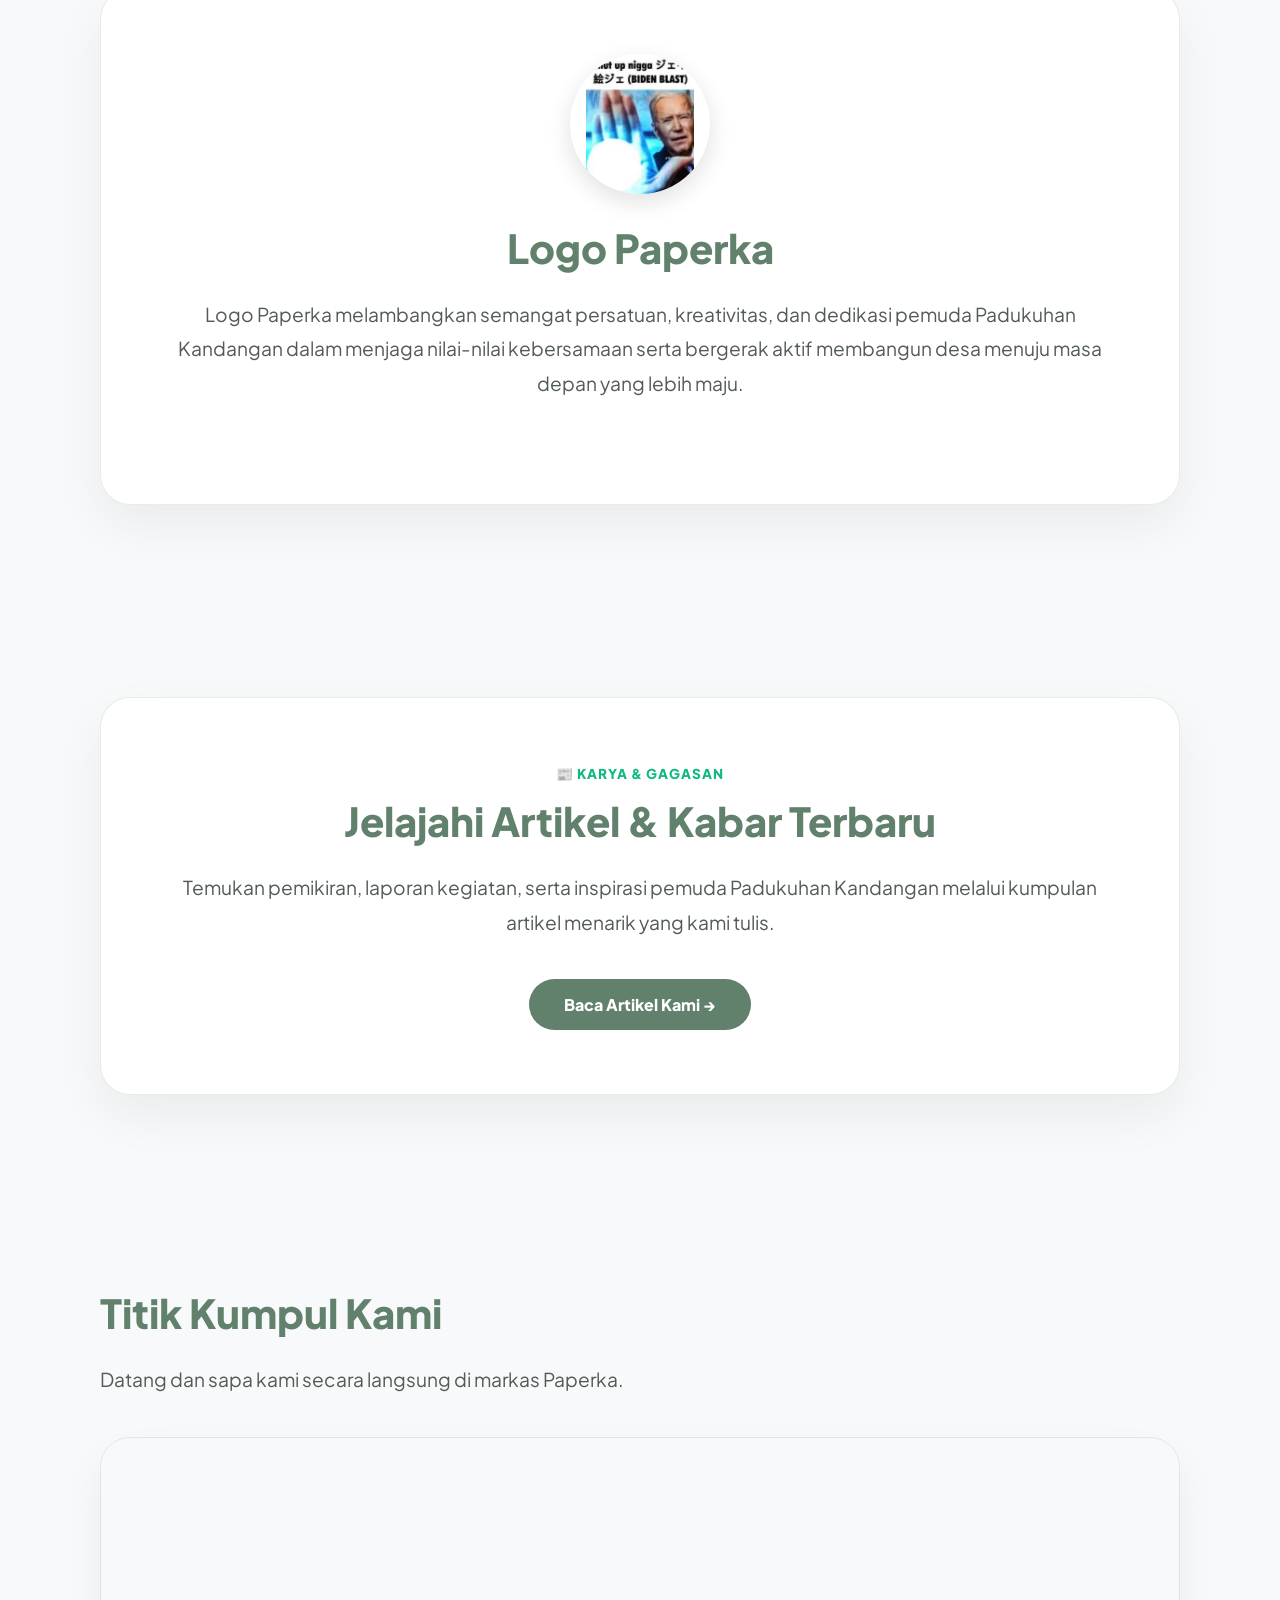
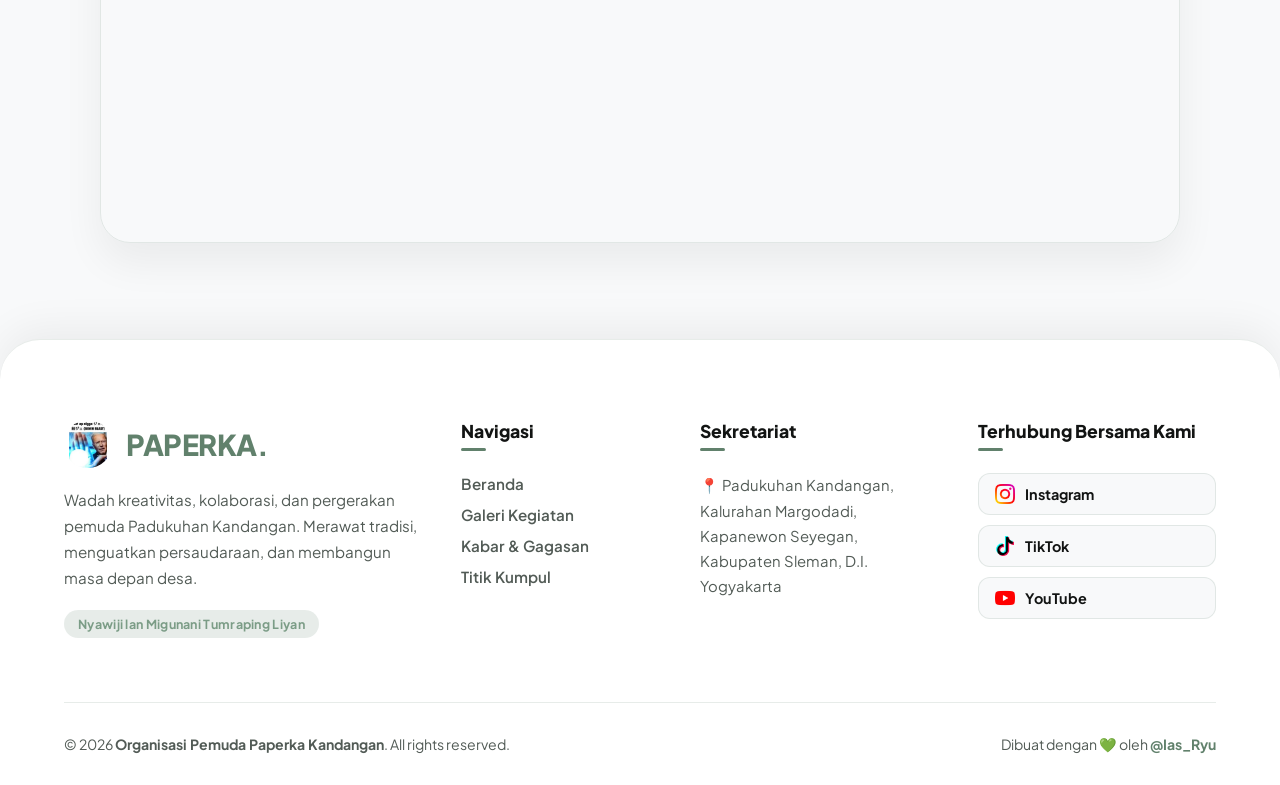
==== commit 6b515ded: "Update index.html" ====
--- a/index.html
+++ b/index.html
@@ -119,7 +119,7 @@
                 <div class="logo-wrapper">
                     <img src="/asset/icon.png" alt="Logo Paperka Kandangan" class="paperka-main-logo hover-target">
                 </div>
-                <h2>Simbol Pergerakan Pemuda</h2>
+                <h2>Logo Paperka</h2>
                 <p>
                     Logo Paperka melambangkan semangat persatuan, kreativitas, dan dedikasi pemuda Padukuhan Kandangan 
                     dalam menjaga nilai-nilai kebersamaan serta bergerak aktif membangun desa menuju masa depan yang lebih maju.
--- a/style.css
+++ b/style.css
@@ -1,15 +1,3 @@
-/* ==========================================================================
-   DAFTAR ISI (untuk memudahkan pencarian)
-   1. Variabel Tema & System Reset
-   2. Custom Cursor
-   3. Navbar & Menu Mobile
-   4. Halaman Beranda (Hero, Marquee, About/Location, Logo & CTA)
-   5. Utilitas Umum (Animasi Scroll, Tombol Back to Top)
-   6. Footer
-   7. Halaman Dokumentasi (Grid Galeri & Lightbox)
-   8. Halaman Artikel (Hero, Filter, Grid, Modal, Paginasi, Animasi)
-   ========================================================================== */
-
 /* --- VARIABEL TEMA & SYSTEM RESET --- */
 
 :root {
@@ -27,6 +15,7 @@
     --shadow-color: rgba(0, 0, 0, 0.06);
     --white: #ffffff;
     --black: #000000;
+    --ease-smooth: cubic-bezier(0.16, 1, 0.3, 1);
 }
 
 [data-theme="dark"] {
@@ -50,6 +39,22 @@
     box-sizing: border-box;
     font-family: 'Plus Jakarta Sans', sans-serif;
     cursor: none;
+}
+
+/* --- FOCUS VISIBLE (Aksesibilitas Keyboard) --- */
+a:focus-visible,
+button:focus-visible,
+input:focus-visible,
+.hover-target:focus-visible {
+    outline: 2px solid var(--primary);
+    outline-offset: 3px;
+    border-radius: 4px;
+}
+
+/* Cegah outline muncul saat diklik mouse (hanya muncul saat navigasi keyboard) */
+a:focus:not(:focus-visible),
+button:focus:not(:focus-visible) {
+    outline: none;
 }
 
 html {
@@ -206,7 +211,8 @@
     .nav-menu {
         position: fixed; 
         top: 0; 
-        right: -100%; 
+        right: 0; 
+        transform: translateX(100%);
         width: 70%;
         min-width: 260px;
         max-width: 320px;
@@ -218,26 +224,40 @@
         border-left: 1px solid var(--border-color);
         box-shadow: -15px 0 35px var(--shadow-color);
 
-        /* SATUKAN SELURUH ELEMEN DI TENGAH-TENGAH LAYAR */
         display: flex;
         flex-direction: column; 
-        justify-content: center; /* Posisikan seluruh grup menu di tengah vertikal */
+        justify-content: center;
         align-items: center;
         padding: 30px 24px;
-        gap: 6px;                /* Jarak antar elemen */
+        gap: 6px;
         
-        transition: right 0.4s cubic-bezier(0.16, 1, 0.3, 1);
+        transition: transform 0.4s cubic-bezier(0.16, 1, 0.3, 1);
+        will-change: transform;
         z-index: 1010 !important;
     }
     
     .nav-menu.active { 
-        right: 0; 
+        transform: translateX(0);
     }
 
     .nav-menu li {
         width: 100%;
         list-style: none;
-    }
+        opacity: 0;
+        transform: translateX(15px);
+        transition: opacity 0.35s ease, transform 0.35s ease;
+    }
+
+    .nav-menu.active li {
+        opacity: 1;
+        transform: translateX(0);
+    }
+
+    .nav-menu.active li:nth-child(1) { transition-delay: 0.05s; }
+    .nav-menu.active li:nth-child(2) { transition-delay: 0.1s; }
+    .nav-menu.active li:nth-child(3) { transition-delay: 0.15s; }
+    .nav-menu.active li:nth-child(4) { transition-delay: 0.2s; }
+    .nav-menu.active li:nth-child(5) { transition-delay: 0.25s; }
 
     /* Styling Tombol Menu */
     .nav-links { 
@@ -891,7 +911,8 @@
     z-index: 10000;
     opacity: 0;
     pointer-events: none;
-    transition: opacity 0.3s ease;
+    transition: opacity 0.4s var(--ease-smooth);
+    will-change: opacity;
 }
 
 .lightbox.active {
@@ -904,12 +925,15 @@
     max-height: 75vh;
     border-radius: 15px;
     box-shadow: 0 20px 40px rgba(0,0,0,0.5);
-    transform: scale(0.9);
-    transition: transform 0.3s ease;
+    transform: scale(0.92) translateY(15px);
+    transition: transform 0.4s var(--ease-smooth), opacity 0.4s var(--ease-smooth);
+    opacity: 0;
+    will-change: transform, opacity;
 }
 
 .lightbox.active .lightbox-content {
-    transform: scale(1);
+    transform: scale(1) translateY(0);
+    opacity: 1;
 }
 
 .lightbox-caption {
@@ -1198,7 +1222,8 @@
     justify-content: center;
     opacity: 0;
     pointer-events: none;
-    transition: opacity 0.3s ease;
+    transition: opacity 0.4s var(--ease-smooth);
+    will-change: opacity;
 }
 
 .article-modal.active {
@@ -1227,29 +1252,60 @@
     z-index: 10;
     border: 1px solid var(--border-color);
     box-shadow: 0 25px 50px var(--shadow-color);
-    transform: translateY(20px);
-    transition: transform 0.3s ease, background-color 0.4s ease;
+    transform: translateY(25px) scale(0.97);
+    opacity: 0;
+    transition: transform 0.4s var(--ease-smooth), opacity 0.4s var(--ease-smooth), background-color 0.4s ease;
+    will-change: transform, opacity;
 }
 
 .article-modal.active .modal-content {
-    transform: translateY(0);
+    transform: translateY(0) scale(1);
+    opacity: 1;
 }
 
 .modal-close {
     position: absolute;
     top: 20px;
     right: 20px;
-    background: var(--bg-main);
-    border: 1px solid var(--border-color);
-    font-size: 1.6rem;
     width: 40px;
     height: 40px;
     border-radius: 50%;
+    background: var(--bg-main);
+    border: 1px solid var(--border-color);
     color: var(--text-main);
+    cursor: pointer;
+    padding: 0;
+    -webkit-appearance: none;
+    appearance: none;
+    -webkit-tap-highlight-color: transparent;
+    font-size: 0;          /* sembunyikan karakter × bawaan */
+    line-height: 0;
     display: flex;
     align-items: center;
     justify-content: center;
-    transition: all 0.2s ease;
+    transform-origin: center;
+    transition: background-color 0.2s ease, border-color 0.2s ease, transform 0.2s ease;
+}
+
+/* Gambar ikon X pakai 2 garis presisi, gantiin karakter font */
+.modal-close::before,
+.modal-close::after {
+    content: '';
+    position: absolute;
+    top: 50%;
+    left: 50%;
+    width: 16px;
+    height: 2px;
+    background: currentColor;
+    border-radius: 2px;
+}
+
+.modal-close::before {
+    transform: translate(-50%, -50%) rotate(45deg);
+}
+
+.modal-close::after {
+    transform: translate(-50%, -50%) rotate(-45deg);
 }
 
 .modal-close:hover {
@@ -1257,7 +1313,6 @@
     color: var(--white);
     transform: rotate(90deg);
 }
-
 .modal-body {
     color: var(--text-main);
     line-height: 1.8;
@@ -1395,3 +1450,159 @@
         transform: translateY(0);
     }
     }
+
+/* --- HORMATI PREFERENSI REDUCED MOTION --- */
+@media (prefers-reduced-motion: reduce) {
+    *,
+    *::before,
+    *::after {
+        animation-duration: 0.01ms !important;
+        animation-iteration-count: 1 !important;
+        transition-duration: 0.01ms !important;
+        scroll-behavior: auto !important;
+    }
+
+    .marquee-content {
+        animation: none !important;
+    }
+
+    .custom-cursor {
+        display: none !important;
+    }
+
+    html {
+        scroll-behavior: auto;
+    }
+}
+
+
+/* ---------------------- SHARE BAR --------------------- */
+.share-bar {
+    display: flex;
+    align-items: center;
+    gap: 10px;
+    flex-wrap: wrap;
+    margin: 20px 0 30px;
+    padding: 14px 16px;
+    background: var(--bg-main);
+    border: 1px solid var(--border-color);
+    border-radius: 14px;
+}
+
+.share-label {
+    font-weight: 700;
+    font-size: 0.9rem;
+    color: var(--text-muted);
+    margin-right: 4px;
+}
+
+.share-btn {
+    display: inline-flex;
+    align-items: center;
+    gap: 6px;
+    padding: 8px 16px;
+    border-radius: 30px;
+    font-size: 0.85rem;
+    font-weight: 700;
+    font-family: inherit;
+    border: 1px solid var(--border-color);
+    background: var(--bg-card);
+    color: var(--text-main);
+    cursor: pointer;
+    transition: all 0.2s ease;
+}
+
+.share-btn:hover {
+    background: var(--primary);
+    color: var(--white);
+    border-color: var(--primary);
+}
+
+/* --- ARTIKEL TERKAIT --- */
+.related-articles {
+    margin-top: 40px;
+    padding-top: 30px;
+    border-top: 1px solid var(--border-color);
+}
+
+.related-title {
+    font-size: 1.2rem;
+    font-weight: 800;
+    color: var(--text-main);
+    margin-bottom: 18px;
+}
+
+.related-grid {
+    display: grid;
+    grid-template-columns: repeat(auto-fit, minmax(180px, 1fr));
+    gap: 16px;
+}
+
+.related-card {
+    display: flex;
+    flex-direction: column;
+    text-align: left;
+    background: var(--bg-main);
+    border: 1px solid var(--border-color);
+    border-radius: 14px;
+    overflow: hidden;
+    font-family: inherit;
+    padding: 0;
+    cursor: pointer;
+    transition: transform 0.25s ease, box-shadow 0.25s ease;
+}
+
+.related-card:hover {
+    transform: translateY(-4px);
+    box-shadow: 0 10px 24px var(--shadow-color);
+}
+
+.related-card img {
+    width: 100%;
+    height: 100px;
+    object-fit: cover;
+}
+
+.related-card-body {
+    padding: 12px 14px;
+}
+
+.related-card-category {
+    font-size: 0.72rem;
+    font-weight: 700;
+    color: var(--primary);
+    text-transform: uppercase;
+    letter-spacing: 0.5px;
+}
+
+.related-card h4 {
+    font-size: 0.92rem;
+    font-weight: 700;
+    color: var(--text-main);
+    margin-top: 6px;
+    line-height: 1.35;
+}
+
+/* --- TOAST NOTIFICATION --- */
+.toast {
+    position: fixed;
+    bottom: 30px;
+    left: 50%;
+    transform: translateX(-50%) translateY(20px);
+    background: var(--text-main);
+    color: var(--bg-main);
+    padding: 12px 24px;
+    border-radius: 30px;
+    font-size: 0.9rem;
+    font-weight: 600;
+    z-index: 10001;
+    opacity: 0;
+    pointer-events: none;
+    transition: opacity 0.3s ease, transform 0.3s ease;
+    box-shadow: 0 8px 24px rgba(0, 0, 0, 0.25);
+}
+
+.toast.show {
+    opacity: 1;
+    transform: translateX(-50%) translateY(0);
+}
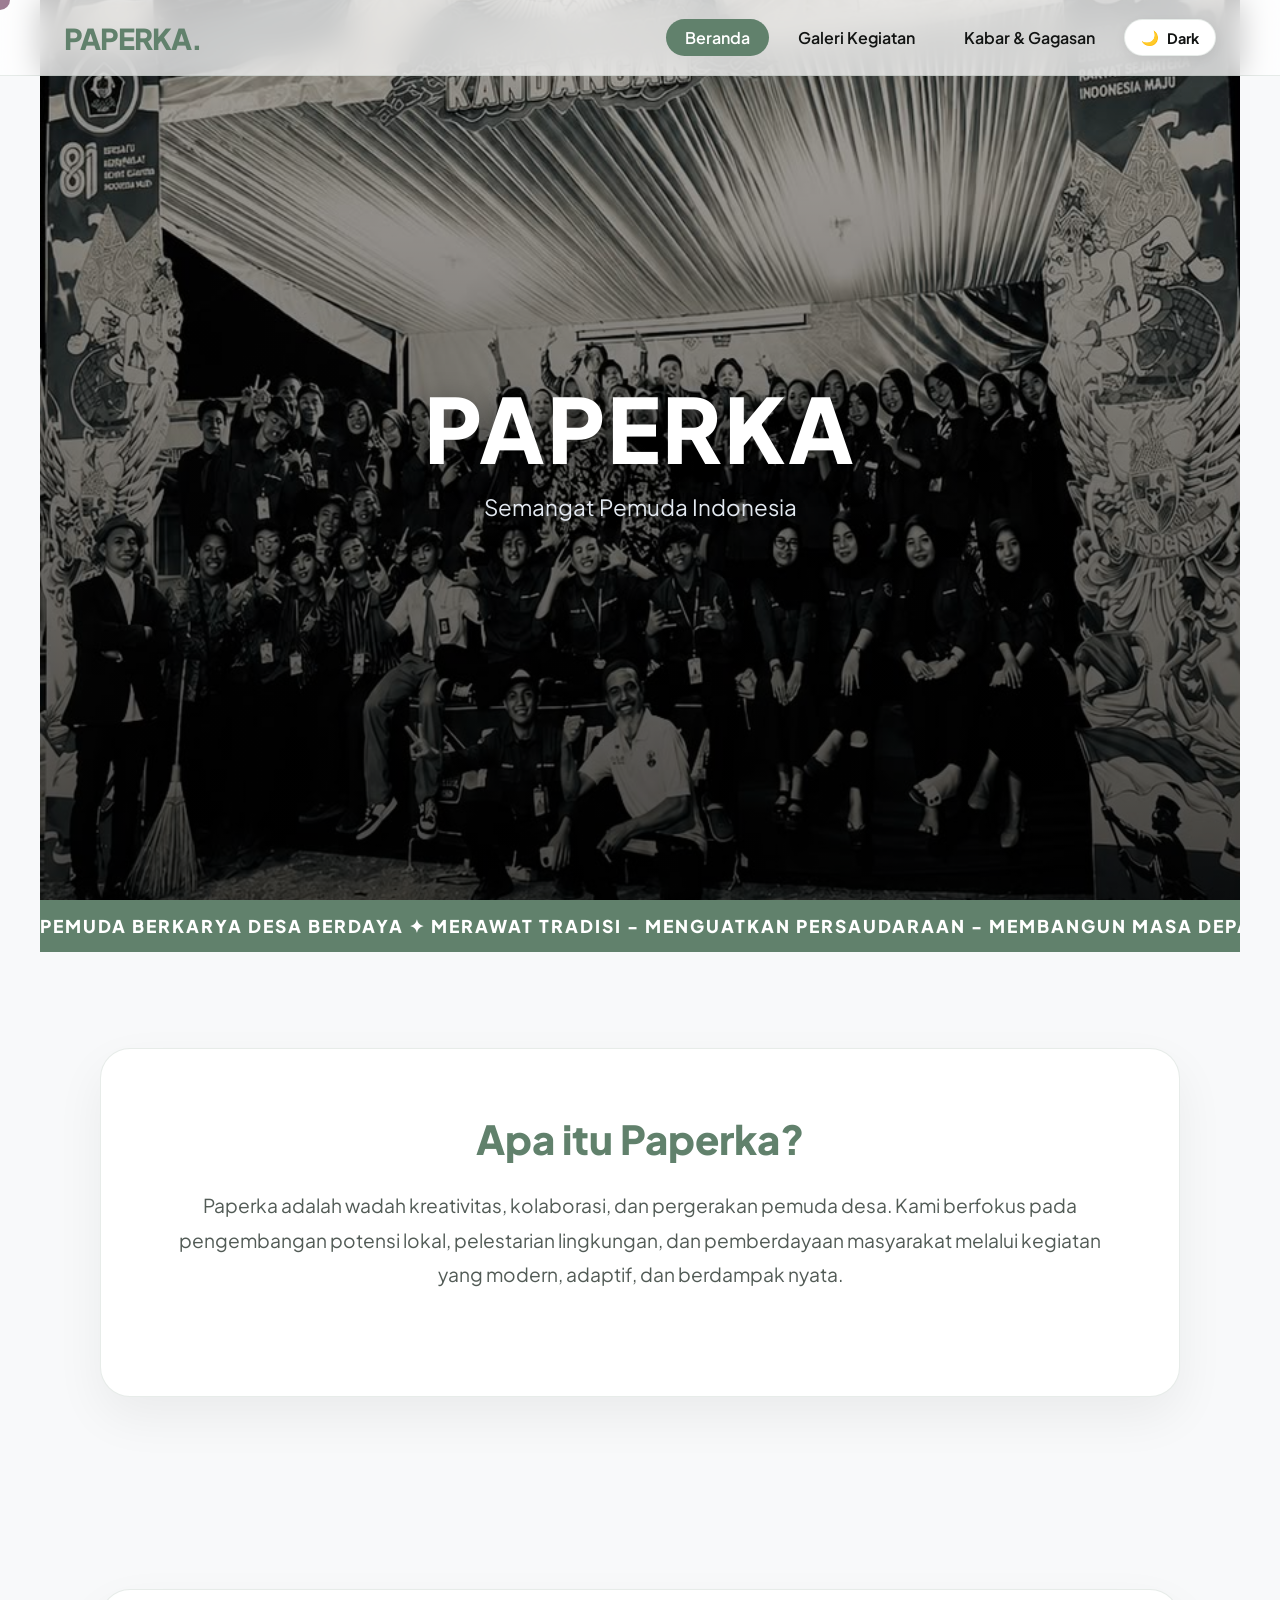
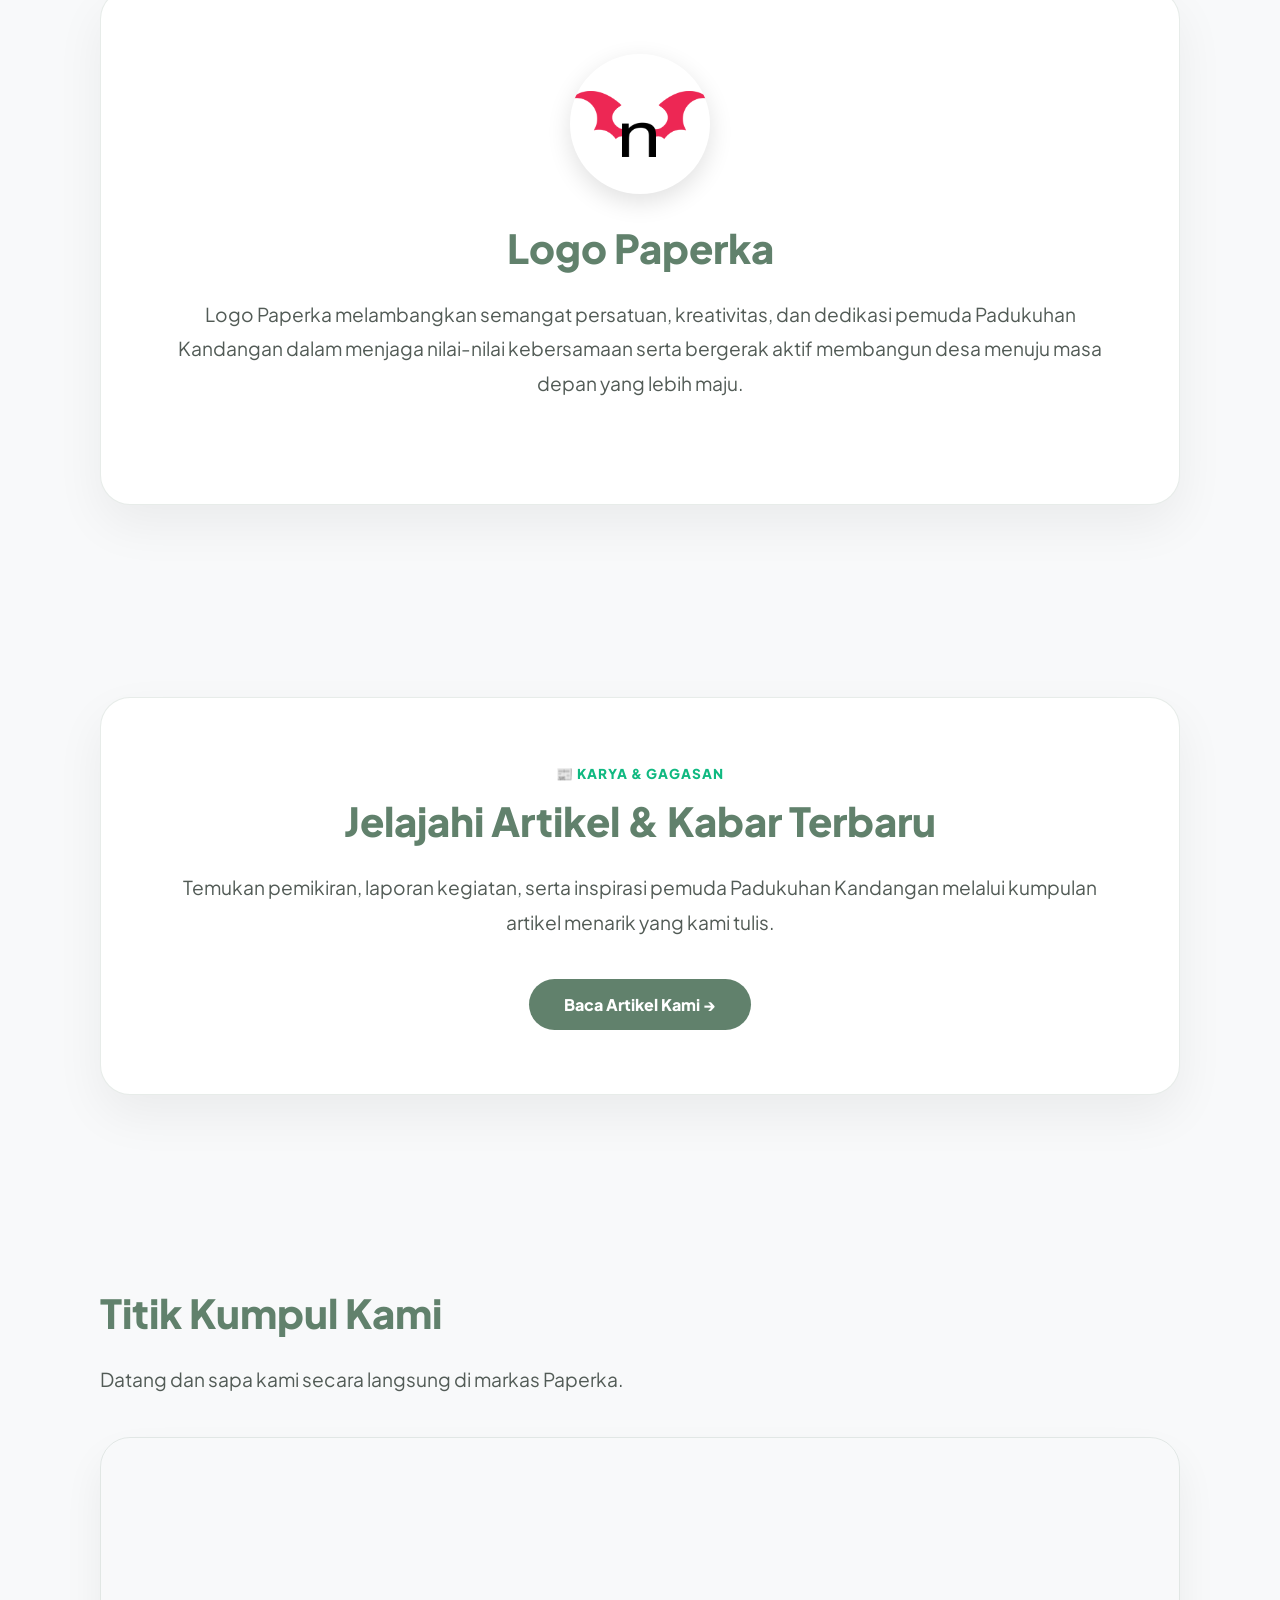
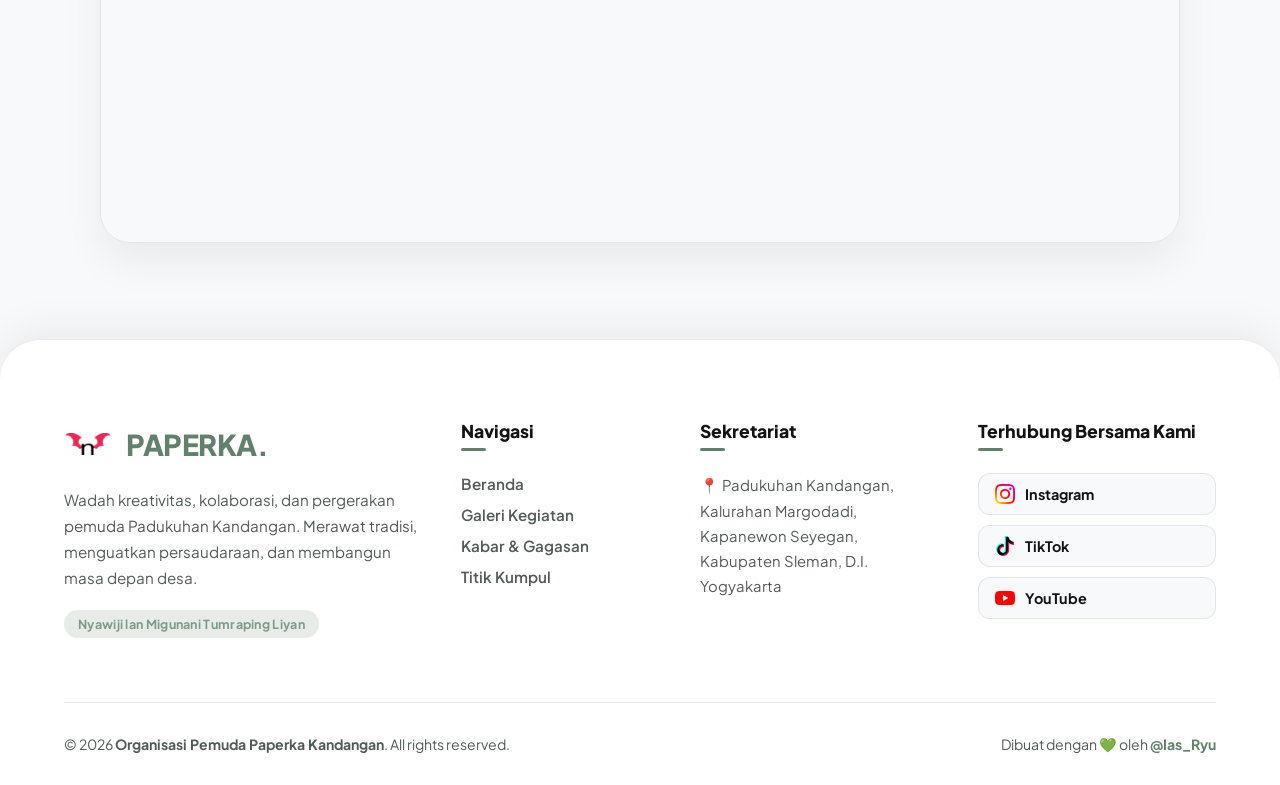
==== commit f086004b: "Update index.html" ====
--- a/index.html
+++ b/index.html
@@ -2,6 +2,11 @@
 <html lang="id">
 <head>
     <meta charset="UTF-8">
+    <script>
+        if (location.hostname !== 'paperka.my.id' && location.hostname.endsWith('github.io')) {
+            location.replace('https://paperka.my.id' + location.pathname + location.search + location.hash);
+        }
+    </script>
     <meta name="description" content="Paperka adalah wadah kreativitas, kolaborasi, dan pergerakan pemuda desa Kandangan.">
     <meta property="og:title" content="Paperka Kandangan">
     <meta property="og:description" content="Wadah kreativitas, kolaborasi, dan pergerakan pemuda desa Kandangan.">
@@ -29,6 +34,8 @@
   "url": "https://paperka.my.id",
   "logo": "https://paperka.my.id/asset/icon.png",
   "description": "Wadah kreativitas, kolaborasi, dan pergerakan pemuda Desa Kandangan.",
+  "telephone": "+62xxxxxxxxxx",
+  "email": "paperkakandangan@gmail.com",
   "address": {
     "@type": "PostalAddress",
     "addressLocality": "Kandangan",
@@ -40,7 +47,7 @@
     "https://youtube.com/@paperkakandangan"
   ]
 }
-    </script>
+</script>
 </head>
 <body>
 
